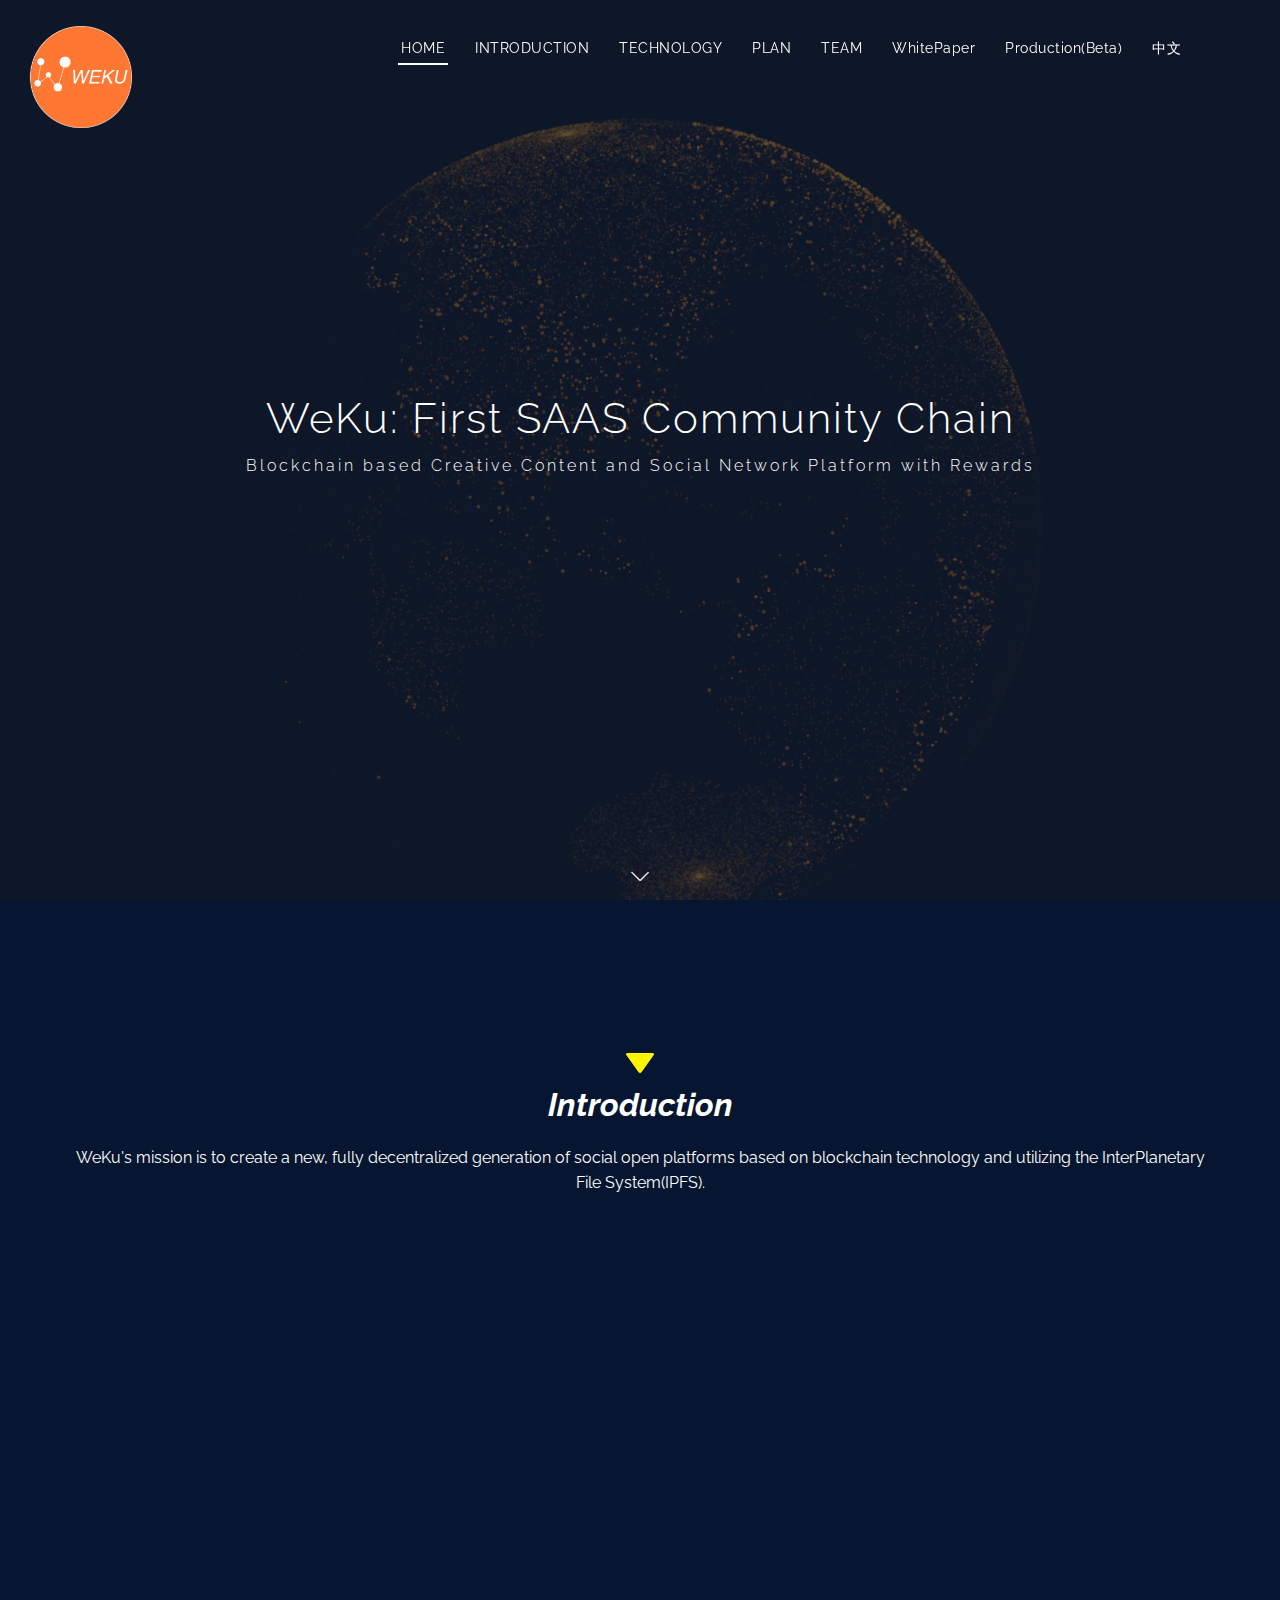
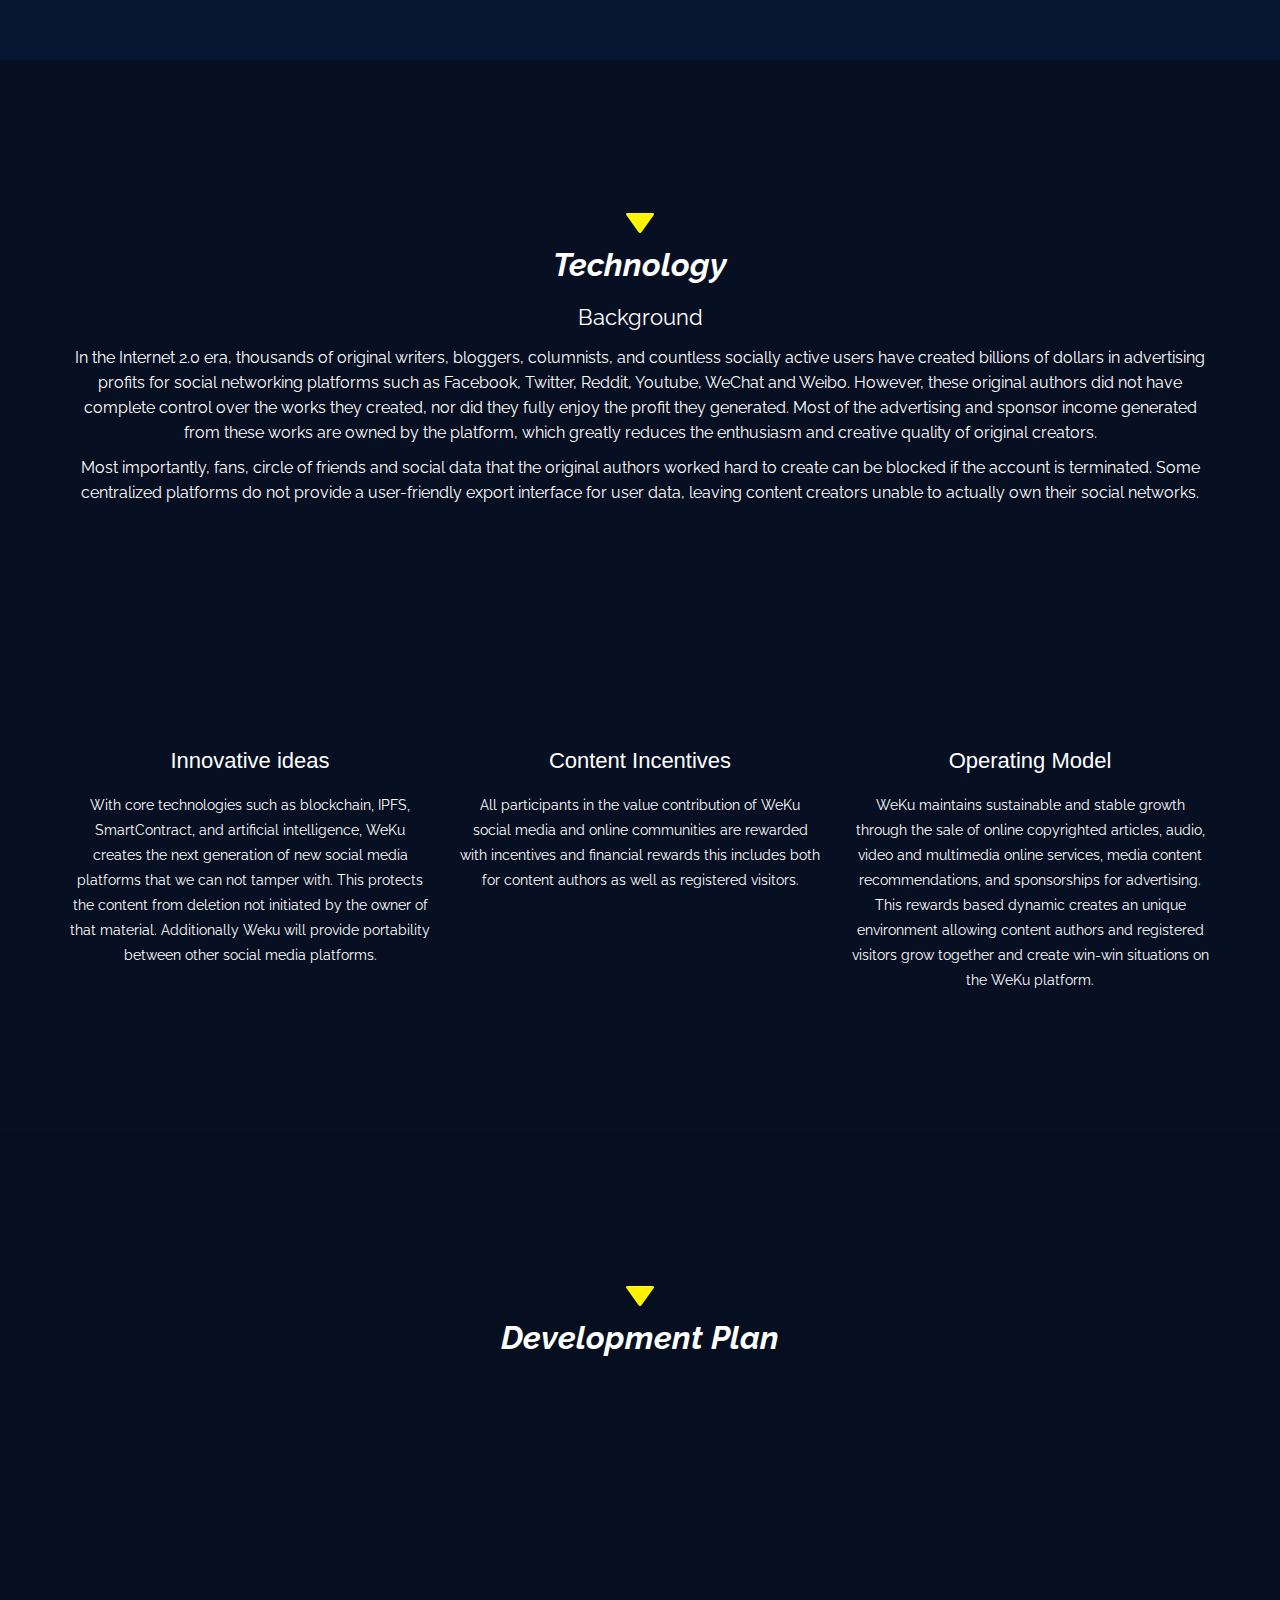
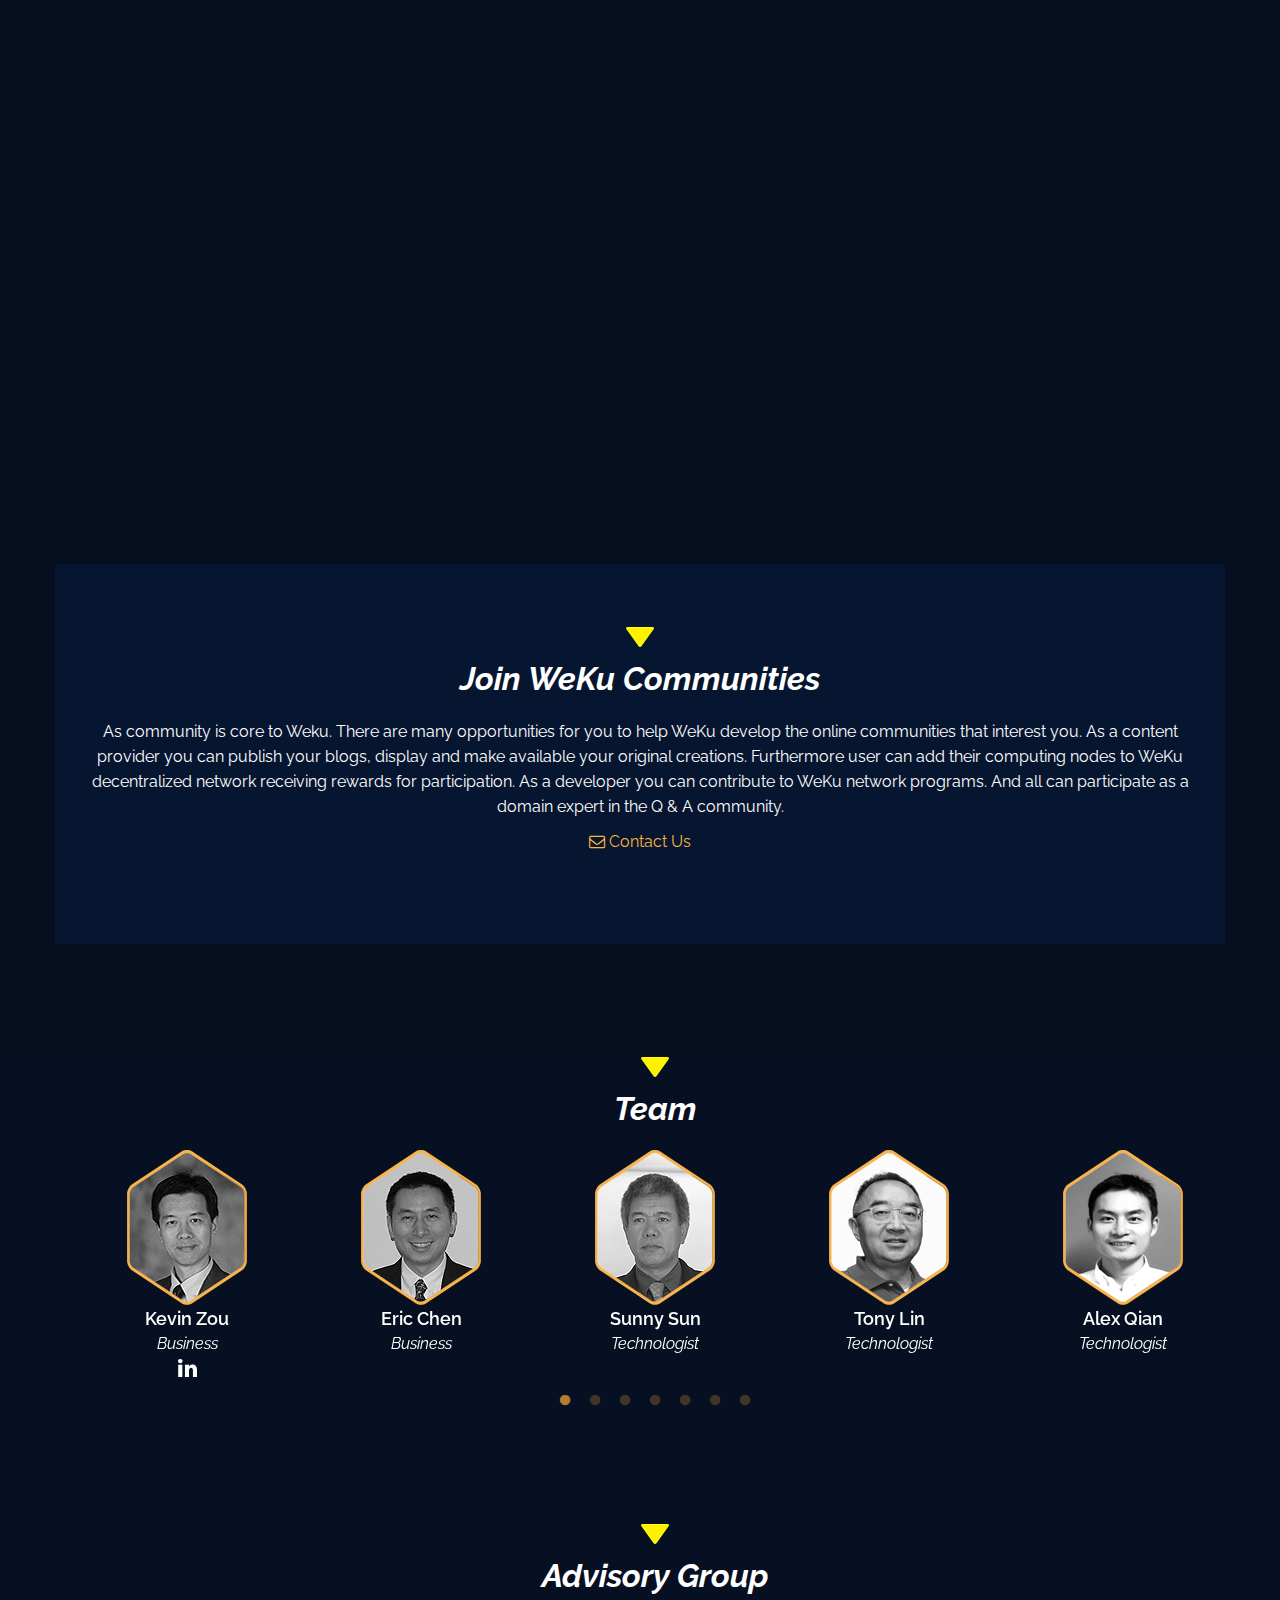
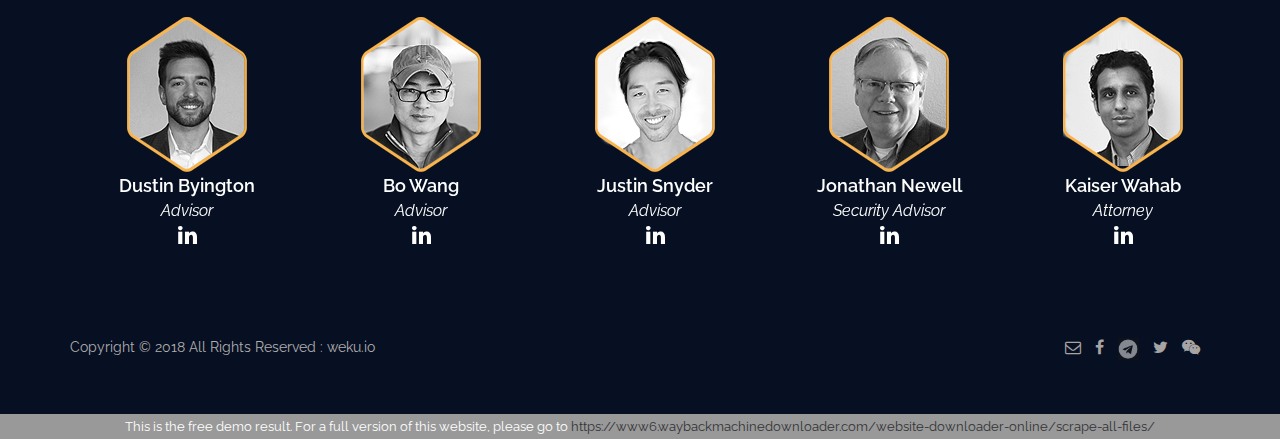
==== allfiles/index.html @ beb6f329 "Initial commit" ====
<!DOCTYPE html>
<html>
<head><meta http-equiv="Content-Type" content="text/html; charset=UTF-8" />
  <title>WeKu - Blockchain based Creative Content and Social Network Platform with Rewards</title>
  <meta charset="utf-8" >
  <!--[if IE]><meta http-equiv='X-UA-Compatible' content='IE=edge,chrome=1'><![endif]-->
  <meta name="keywords" content="Blockchain,Social Network, Content Rewards, UGC,ICO,WeKu Token,Weku Coin,WeKu" >
  <meta name="viewport" content="width=device-width, initial-scale=1, maximum-scale=1">
  <!-- FAVICONS -->
  <link rel="shortcut icon" href="images/favicon/favicon.ico">
  <link rel="apple-touch-icon" sizes="180x180" href="images/favicon/apple-touch-icon.png">
  <link rel="icon" type="image/png" sizes="32x32" href="images/favicon/favicon-32x32.png">
  <link rel="icon" type="image/png" sizes="16x16" href="images/favicon/favicon-16x16.png">
  <meta name="theme-color" content="#ffffff">
  <!-- CSS -->
  <link href='https://fonts.googleapis.com/css?family=Raleway:400,200%7COpen+Sans:400,300,700' rel='stylesheet' type='text/css'>
  <link rel="stylesheet" href="css/bootstrap.min.css">
  <link rel="stylesheet" href="css/icons-fonts.css" >
  <link rel="stylesheet" href="css/style.css" >
  <link rel='stylesheet' href="css/aos.css">
  <link href="css/slick.css" media="screen" rel="stylesheet" type="text/css" />
  <link href="css/slick-theme.css" media="screen" rel="stylesheet" type="text/css" />
  <!-- IE Warning CSS -->
  <!--[if lte IE 8]><link rel="stylesheet" type="text/css" href="css/ie-warning.css" ><![endif]-->
  <!--[if lte IE 8]><link rel="stylesheet" type="text/css" href="css/ie8-fix.css" ><![endif]-->
  <!-- JS begin some js files in bottom of file-->
  <!-- HTML5 Shim and Respond.js IE8 support of HTML5 elements and media queries -->
  <!-- WARNING: Respond.js doesn't work if you view the page via file:// -->
  <!--[if lt IE 9]>
  <script src="https://oss.maxcdn.com/libs/html5shiv/3.7.0/html5shiv.js"></script>
  <script src="https://oss.maxcdn.com/libs/respond.js/1.4.2/respond.min.js"></script>
  <![endif]-->
  <!-- Global site tag (gtag.js) - Google Analytics -->
  <script async src="gtag/js_id_UA-111767467-1.js"></script>
  <script>
	  window.dataLayer = window.dataLayer || [];
	  function gtag(){dataLayer.push(arguments);}
	  gtag('js', new Date());
	  gtag('config', 'UA-111767467-1');
  </script>
</head>
<body class="font-raleway">
<!-- LOADER -->
<div id="loader-overflow">
  <div id="loader3" class="loader-cont">Please enable JS</div>
</div>
<div id="wrap" class="boxed ">
  <div class="grey-bg"> <!-- Grey BG  -->
    <!--[if lte IE 8]>
    <div id="ie-container">
      <div id="ie-cont-close">
        <a href='#' onclick='javascript&#058;this.parentNode.parentNode.style.display="none"; return false;'><img src='images/ie-warn/ie-warning-close.jpg' style='border: none;' alt='Close'></a>
      </div>
      <div id="ie-cont-content" >
        <div id="ie-cont-warning">
          <img src='images/ie-warn/ie-warning.jpg' alt='Warning!'>
        </div>
        <div id="ie-cont-text" >
          <div id="ie-text-bold">
            You are using an outdated browser
          </div>
          <div id="ie-text">
            For a better experience using this site, please upgrade to a modern web browser.
          </div>
        </div>
        <div id="ie-cont-brows" >
          <a href='http://www.firefox.com' target='_blank'><img src='images/ie-warn/ie-warning-firefox.jpg' alt='Download Firefox'></a>
          <a href='http://www.opera.com/download/' target='_blank'><img src='images/ie-warn/ie-warning-opera.jpg' alt='Download Opera'></a>
          <a href='http://www.apple.com/safari/download/' target='_blank'><img src='images/ie-warn/ie-warning-safari.jpg' alt='Download Safari'></a>
          <a href='http://www.google.com/chrome' target='_blank'><img src='images/ie-warn/ie-warning-chrome.jpg' alt='Download Google Chrome'></a>
        </div>
      </div>
    </div>
    <![endif]-->
    <!-- HEADER 1 FONT WHITE TRANSPARENT -->
    <div class="header-black-bg"></div> <!-- NEED FOR TRANSPARENT HEADER ON MOBILE -->
    <header id="nav" class="header header-1 header-black">
      <div class="header-wrapper">
        <div class="container-m-30 clearfix">
          <div class="logo-row">
            <!-- LOGO -->
            <div class="logo-container-2">
              <div class="logo-2">
                <a href="#" class="clearfix">
                  <img src="images/revision/logo.png" class="logo-img" alt="Logo">
                </a>
              </div>
            </div>
            <!-- BUTTON -->
            <div class="menu-btn-respons-container">
              <button id="menu-btn" type="button" class="navbar-toggle btn-navbar collapsed" data-toggle="collapse" data-target="#main-menu .navbar-collapse">
                <!--<span aria-hidden="true" class="icon_menu hamb-mob-icon"></span>-->
                <span></span>
                <span></span>
                <span></span>
                <span></span>
              </button>
            </div>
          </div>
        </div>
        <!-- MAIN MENU CONTAINER -->
        <div class="main-menu-container">
          <div class="container-m-30 clearfix">
            <!-- MAIN MENU -->
            <div id="main-menu" class="font-raleway">
              <div class="navbar navbar-default" role="navigation">
                <!-- MAIN MENU LIST -->
                <nav class="collapse collapsing navbar-collapse right-1024">
                  <ul id="nav-onepage" class="nav navbar-nav">
                    <li class="current">
                      <a href="#index-link"><div class="main-menu-title">HOME</div></a>
                    </li>
                    <li>
                      <a href="#intro-link"><div class="main-menu-title">INTRODUCTION</div></a>
                    </li>
                    <li>
                      <a href="#tech-link"><div class="main-menu-title">TECHNOLOGY</div></a>
                    </li>
                    <li>
                      <a href="#plan-link"><div class="main-menu-title">PLAN</div></a>
                    </li>
                    <li>
                      <a href="#about-us-link"><div class="main-menu-title">TEAM</div></a>
                    </li>
                    <li>
                      <a href="https://weku.io/weku_whitepaper_en.pdf"><div class="main-menu-title">WhitePaper</div></a>
                    </li>
                    <li>
                      <a href="index.html"><div class="main-menu-title">Production(Beta)</div></a>
                    </li>
                    <li>
                    <a href="chinese.html"><div class="main-menu-title">中文</div></a>
                    </li>
                  </ul>
                </nav>
              </div>
            </div>
            <!-- END main-menu -->
          </div>
          <!-- END container-m-30 -->
        </div>
        <!-- END main-menu-container -->
      </div>
      <!-- END header-wrapper -->
    </header>
    <!-- VIDEO -->
    <div id="index-link" class="sm-video-bg" style="background-image: url(video/earth-bg-5.png);">
      <div class="container sm-content-cont text-center js-height-fullscr">
        <!-- VIDEO BG -->
        <!-- If you want to change video - replace video files in folder "video" -->
        <div class="sm-video-wrapper bg-dark-alfa-10">
          <div class="sm-video"></div>
        </div>
        <div class="sm-cont-middle">
          <!-- LAYER NR. 1 -->
          <div class="font-raleway font-white light-42-wide mb-15 mt-20 relative" >
            WeKu: First SAAS Community Chain
          </div>
          <!-- LAYER NR. 2 -->
          <div class="font-raleway font-white norm-16-wide mb-50 relative">
            Blockchain based Creative Content and Social Network Platform with Rewards
          </div>
        </div>
      </div>
      <!-- SCROLL ICON -->
      <div class="local-scroll-cont font-white">
        <a href="#intro-link" class="scroll-down smooth-scroll">
          <div class="icon icon-arrows-down"></div>
        </a>
      </div>
    </div>
    <!-- INTRO SECTION -->
    <div id="intro-link" class="page-section pt-150-b-110-cont">
      <div class="container">
        <div class="mb-10">
          <div class="indicator"><img src="images/revision/indicator.png"></div>
        </div>
        <div class="mb-20">
          <h2 class="section-title2 font-raleway pr-0">Introduction</h2>
        </div>
        <div class="mb-30">
          <p class="description-text">
            WeKu's mission is to create a new, fully decentralized generation of social open platforms based on blockchain technology and utilizing the InterPlanetary File System(IPFS).          </p>
        </div>
        <div class="row">
          <!--Features item-->
          <div class="col-md-4">
            <div class="feature-box" data-aos="fade-up" data-aos-easing="ease-in-sine" data-aos-duration="400">
              <div class="icon"> <i class="icon icon-ecommerce-banknotes"></i>  </div>
              <div class="feature-info">
                <h3>Innovative Model</h3>
                <p>This allows the true owners of the value of any social media platform, the content creators, to appropriate financial rewards based on the success of their content.</p>
              </div>
            </div>
          </div>
          <!--Features item-->
          <div class="col-md-4">
            <div class="feature-box" data-aos="fade-up" data-aos-easing="ease-in-sine" data-aos-duration="600">
              <div class="icon"> <i class="icon icon-basic-globe"></i>  </div>
              <div class="feature-info">
                <h3>Creating Social Community</h3>
                <p>WeKu provides a platform where community development by all participants is rewarded with financial incentives.  Content creators, content viewers and community developers all participate together to achieve rewards with each groups contribution recognized and rewarded.</p>
              </div>
            </div>
          </div>
          <!--Features item-->
          <div class="col-md-4">
            <div class="feature-box" data-aos="fade-up" data-aos-easing="ease-in-sine" data-aos-duration="800">
              <div class="icon"> <i class="icon-basic-share"></i>  </div>
              <div class="feature-info">
                <h3>Motivate Innovation</h3>
                <p>The WeKu platform, through the monetizing of original content and community ecosystems, promotes innovation. On the WeKu platform creators of content are protected from loss and/or theft of content and financially rewarded for creation and active participation in communities.</p>
              </div>
            </div>
          </div>
        </div>
      </div>
    </div>
    <!-- TECH SECTION  -->
    <div id="tech-link" class="page-section pt-150-b-110-cont">
      <div class="container">
        <div class="mb-10">
          <div class="indicator"><img src="images/revision/indicator.png"></div>
        </div>
        <div class="mb-20">
          <h2 class="section-title2 font-raleway pr-0">Technology</h2>
        </div>
        <div class="mb-30">
          <div class="font-raleway font-white text-center light-24-wide mb-15 mt-20">Background</div>
          <p class="description-text">
            In the Internet 2.0 era, thousands of original writers, bloggers, columnists, and countless socially active users have created billions of dollars in advertising profits for social networking platforms such as Facebook, Twitter, Reddit, Youtube, WeChat and Weibo. However, these original authors did not have complete control over the works they created, nor did they fully enjoy the profit they generated. Most of the advertising and sponsor income generated from these works are owned by the platform, which greatly reduces the enthusiasm and creative quality of original creators.
          </p>
          <p class="description-text">
            Most importantly, fans, circle of friends and social data that the original authors worked hard to create can be blocked if the account is terminated. Some centralized platforms do not provide a user-friendly export interface for user data, leaving content creators unable to actually own their social networks.          </p>
        </div>
        <div class="mb-30 description-text" data-aos="flip-up" data-aos-easing="ease-in-sine" data-aos-duration="400">
          <img alt="social media" src="images/revision/social-icons.png">
        </div>
        <div class="row">
          <!--tech item-->
          <div class="col-md-4">
            <div class="feature-box">
              <div class="feature-info">
                <div class="indicator" data-aos="fade-down" data-aos-easing="linear" data-aos-duration="600"><img src="images/revision/indicator.png" width="15"></div>
                <h3>Innovative ideas</h3>
                <p>With core technologies such as blockchain, IPFS, SmartContract, and artificial intelligence, WeKu creates the next generation of new social media platforms that we can not tamper with. This protects the content from deletion not initiated by the owner of that material. Additionally Weku will provide portability between other social media platforms.</p>
              </div>
            </div>
          </div>
          <!--tech item-->
          <div class="col-md-4">
            <div class="feature-box">
              <div class="feature-info">
                <div class="indicator" data-aos="fade-down" data-aos-easing="linear" data-aos-duration="900"><img src="images/revision/indicator.png" width="15"></div>
                <h3>Content Incentives</h3>
                <p>All participants in the value contribution of WeKu social media and online communities are rewarded with incentives and financial rewards this includes both for content authors as well as registered visitors.</p>
              </div>
            </div>
          </div>
          <!--tech item-->
          <div class="col-md-4">
            <div class="feature-box">
              <div class="feature-info">
                <div class="indicator" data-aos="fade-down" data-aos-easing="linear" data-aos-duration="1200"><img src="images/revision/indicator.png" width="15"></div>
                <h3>Operating Model</h3>
                <p>WeKu maintains sustainable and stable growth through the sale of online copyrighted articles, audio, video and multimedia online services, media content recommendations, and sponsorships for advertising. This rewards based dynamic creates an unique environment allowing content authors and registered visitors grow together and create win-win situations on the WeKu platform.</p>
              </div>
            </div>
          </div>
        </div>
      </div>
    </div>
    <!-- PLAN SECTION -->
    <div id="plan-link" class="page-section pt-150-b-110-cont plan-bg parallax-section" style="background-image: url(images/revision/plan-bg.jpg)"  data-stellar-background-ratio="0.5">
      <div class="container">
        <div class="mb-10">
          <div class="indicator"><img src="images/revision/indicator.png"></div>
        </div>
        <div class="mb-20">
          <h2 class="section-title2 font-raleway pr-0">Development Plan</h2>
        </div>
        <div class="row" data-aos="fade-zoom-in" data-aos-delay="200">
          <div class="col-sm-2"><img src="images/revision/date-box1.png" border="0"></div>
          <div class="col-sm-10"><h3>Demo Sites Online</h3></div>
        </div>
        <div class="row" data-aos="fade-zoom-in" data-aos-delay="300">
          <div class="col-sm-2"><img class="margin-40" src="images/revision/date-box2.png"></div>
          <div class="col-sm-10"><h3 class="margin-40">Develop Platform Plan</h3></div>
        </div>
        <div class="row" data-aos="fade-zoom-in" data-aos-delay="400">
          <div class="col-sm-2"><img src="images/revision/date-box3.png"></div>
          <div class="col-sm-10"><h3>Open the test network and add new nodes</h3></div>
        </div>
        <div class="row" data-aos="fade-zoom-in" data-aos-delay="400">
          <div class="col-sm-3"><img class="margin-80" src="images/revision/date-box4.png"></div>
          <div class="col-sm-9"><h3>The content platform running on the WeKu network goes alive</h3></div>
        </div>
        <div class="row" data-aos="fade-zoom-in" data-aos-delay="400">
          <div class="col-sm-2"><img src="images/revision/date-box5.png"></div>
          <div class="col-sm-10"><h3>Support and Maintain WEKU Platform</h3></div>
        </div>
        <div class="row" data-aos="fade-zoom-in" data-aos-delay="500">
          <div class="col-sm-3"><img class="margin-80" src="images/revision/date-box6.png"></div>
          <div class="col-sm-9"><h3>WEKU Apps go alive</h3></div>
        </div>
      </div>
      <div class="container pt-150-b-110-cont community-block">
        <div class="mb-10">
          <div class="indicator"><img src="images/revision/indicator.png"></div>
        </div>
        <div class="mb-20">
          <h2 class="section-title2 font-raleway pr-0">Join WeKu Communities</h2>
        </div>
        <div class="mb-30">
          <p class="description-text">
            As community is core to Weku. There are many opportunities for you to help WeKu develop the online communities that interest you. As a content provider you can publish your blogs, display and make available your original creations. Furthermore user can add their computing nodes to WeKu decentralized network receiving rewards for participation. As a developer you can contribute to WeKu network programs. And all can participate as a domain expert in the Q & A community.
          </p>
          <p class="description-text">
          <a href="mailto:support@weku.io"><i class="fa fa-envelope-o "></i> Contact Us</a>
          </p>
        </div>
      </div>
    </div>
    <!-- TEAM-->
    <div id="about-us-link" class="page-section">
      <div class="container">
        <!--Start Team-->
        <section id="team" class="section team-section">
          <div class="container">
            <div class="row">
              <div class="mb-10">
                <div class="indicator"><img src="images/revision/indicator.png"></div>
              </div>
              <div class="mb-20">
                <h2 class="section-title2 font-raleway pr-0">Team</h2>
              </div>
              <div class="team-slide slick-carousel">
                <div class="team-members">
                  <div class="team-photo">
                    <img src="images/revision/team-1.png" alt="Dustin Byington" />
                  </div>
                  <div class="team-info">
                    <div class="name">Kevin Zou</div>
                    <div class="title">Business</div>
                    <div><a href="https://www.linkedin.com/in/kevin-zou-36b3581/"><i class="fa fa-linkedin"></i></a></div>
                  </div>
                </div>
                <div class="team-members">
                  <div class="team-photo">
                    <img src="images/revision/team-3.png" alt="" />
                  </div>
                  <div class="team-info">
                    <div class="name">Eric Chen</div>
                    <div class="title">Business</div>
                    <div>&nbsp;</div>
                  </div>
                </div>
                <div class="team-members">
                  <div class="team-photo">
                    <img src="images/revision/team-4.png"alt="" />
                  </div>
                  <div class="team-info">
                    <div class="name">Sunny Sun</div>
                    <div class="title">Technologist</div>
                    <div>&nbsp;</div>
                  </div>
                </div>
                <div class="team-members">
                  <div class="team-photo">
                    <img src="images/revision/team-5.png" alt="" />
                  </div>
                  <div class="team-info">
                    <div class="name">Tony Lin</div>
                    <div class="title">Technologist</div>
                    <div>&nbsp;</div>
                  </div>
                </div>
                <div class="team-members">
                  <div class="team-photo">
                    <img src="images/revision/team-6.png" alt="" />
                  </div>
                  <div class="team-info">
                    <div class="name">Alex Qian</div>
                    <div class="title">Technologist</div>
                    <div>&nbsp;</div>
                  </div>
                </div>
                <div class="team-members">
                  <div class="team-photo">
                    <img src="images/revision/team-7.png" alt="" />
                  </div>
                  <div class="team-info">
                    <div class="name">Songshan Li</div>
                    <div class="title">Scientist</div>
                    <div>&nbsp;</div>
                  </div>
                </div>
                <div class="team-members">
                  <div class="team-photo">
                    <img src="images/revision/team-8.png" alt="" />
                  </div>
                  <div class="team-info">
                    <div class="name">Miya</div>
                    <div class="title">Community</div>
                    <div>&nbsp;</div>
                  </div>
                </div>
              </div>
            </div>
          </div>
        </section>
        <!--Start advisor-->
        <section id="advisor" class="section team-section pt-80-b-30-cont ">
          <div class="container">
            <div class="row">
              <div class="mb-10">
                <div class="indicator"><img src="images/revision/indicator.png"></div>
              </div>
              <div class="mb-20">
                <h2 class="section-title2 font-raleway pr-0">Advisory Group</h2>
              </div>
              <div class="team-slide slick-carousel">
                <div class="team-members">
                  <div class="team-photo">
                    <img src="images/revision/advisor-1.png" alt="Dustin Byington" />
                  </div>
                  <div class="team-info">
                    <div class="name">Dustin Byington</div>
                    <div class="title">Advisor</div>
                      <div><a href="https://www.linkedin.com/in/dbyington/"><i class="fa fa-linkedin"></i></a></div>
                  </div>
                </div>
                <div class="team-members">
                  <div class="team-photo">
                    <img src="images/revision/advisor-2.png" alt="" />
                  </div>
                  <div class="team-info">
                    <div class="name">Bo Wang</div>
                    <div class="title">Advisor</div>
                    <div><a href="https://www.linkedin.com/in/bwang000/"><i class="fa fa-linkedin"></i></a></div>
                  </div>
                </div>
                <div class="team-members">
                  <div class="team-photo">
                    <img src="images/revision/advisor-3.png" alt="" />
                  </div>
                  <div class="team-info">
                    <div class="name">Justin Snyder</div>
                    <div class="title">Advisor</div>
                      <div><a href="https://www.linkedin.com/in/jus10snyder/"><i class="fa fa-linkedin"></i></a></div>
                  </div>
                </div>
                <div class="team-members">
                  <div class="team-photo">
                    <img src="images/revision/advisor-4.png"alt="" />
                  </div>
                  <div class="team-info">
                    <div class="name">Jonathan Newell</div>
                    <div class="title">Security Advisor</div>
                      <div><a href="https://www.linkedin.com/in/newelljonathan/"><i class="fa fa-linkedin"></i></a></div>
                  </div>
                </div>
                <div class="team-members">
                  <div class="team-photo">
                    <img src="images/revision/advisor-5.png" alt="" />
                  </div>
                  <div class="team-info">
                    <div class="name">Kaiser Wahab</div>
                    <div class="title">Attorney</div>
                      <div><a href="https://www.linkedin.com/in/kaiserwahab/"><i class="fa fa-linkedin"></i></a></div>
                  </div>
                </div>
              </div>
            </div>
          </div>
        </section>
      </div>
    </div>
    <!-- FOOTER -->
    <footer class="page-section pt-50 pb-50 footer-black">
      <div class="container">
        <div class="row">
          <!--Start copyright-->
          <div class="col-md-6 col-sm-6">
            <div class="copyright">
              <p>
                Copyright &copy; 2018 All Rights Reserved : weku.io
              </p>
            </div>
          </div>
          <!--End copyright-->
          <!--start social icons-->
          <div class="col-md-6 col-sm-6">
            <div class="social-icons">
              <ul>
                <li><a href="mailto:support@weku.io"><i class="fa fa-envelope-o"></i></a></li>
                <li><a href="https://www.facebook.com/weku.chain"><i class="fa fa-facebook"></i></a></li>
                <li><a href="https://t.me/wekuen"><span><img src="images/revision/icon-telegram.png" width="21"></span><i class="fa fa-telegram"></i></a></li>
                <li><a href="https://twitter.com/WeKuBlockchain"><i class="fa fa-twitter"></i></a></li>
                <li><a class="thumb" href="#"><i class="fa fa-wechat"></i></a></li>
              </ul>
            </div>
          </div>
          <!--End social icons-->
        </div>
        <!-- /.row-->
      </div>
      <!-- /.container-->
    </footer>
    <!-- BACK TO TOP -->
    <p id="back-top">
      <a href="#top" title="Back to Top"><span class="icon icon-arrows-up"></span></a>
    </p>
  </div><!-- End BG -->
</div><!-- End wrap -->
<!-- JS begin -->
<!-- jQuery  -->
<script  src="js/jquery.min.js"></script>
<!-- Include all compiled plugins (below), or include individual files as needed -->
<script src="js/bootstrap.min.js"></script>
<script src="js/aos.js"></script>
<!-- MAGNIFIC POPUP -->
<script src='js/jquery.magnific-popup.min.js'></script>
<!-- PORTFOLIO SCRIPTS -->
<script  src="js/imagesloaded.pkgd.min.js"></script>
<!-- APPEAR -->
<script  src="js/jquery.appear.js"></script>
<!-- PARALLAX -->
<script  src="js/jquery.stellar.min.js"></script>
<!-- BACKGROUND VIDEO -->
<script  src="js/jquery.backgroundvideo.min.js"></script>
<script src="js/slick.js" type="text/javascript"></script>
<!-- ONE PAGE NAV -->
<script src="js/jquery.nav.js"></script>
<!-- MAIN SCRIPT -->
<script src="js/main.js"></script>
<!-- WeKu Chain Info -->
    <script>
        $(document).ready(function(){
            //setInterval(getCurrentBlock, 30000);
        	// animated scroll blockl\
	        AOS.init();
            var myVideo = document.getElementById("video_background"); 
            myVideo.muted = "true"; 
            myVideo.play();
	        //ios menu animation
	        $('#menu-btn').click(function(){
		        $(this).toggleClass('open');
	        });
        });
        function getCurrentBlock(){
            $.ajax({
                url: '/getCurrentBlock',
                success: function(data){
                    $("#blockNumber").html(data.currentBlockNumber);
                    $("#blockContent").html(data.blockContent);
                }
            });
        }
    </script>
<!-- JS end -->
<center><font size="2">This is the free demo result. For a full version of this website, please go to  <a href="https://www6.waybackmachinedownloader.com/website-downloader-online/scrape-all-files/">https://www6.waybackmachinedownloader.com/website-downloader-online/scrape-all-files/</a></font></center></body>
</html>
---- allfiles/css/icons-fonts.css ----
@charset "UTF-8";@font-face{font-family:"linea-icons";src:url(fonts/linea-icons.eot);src:url(fonts/linea-icons.eot?#iefix) format("embedded-opentype"),url(fonts/linea-icons.woff) format("woff"),url(fonts/linea-icons.ttf) format("truetype"),url(fonts/linea-icons.svg) format("svg");font-weight:400;font-style:normal}[data-icon]:before{font-family:"linea-icons"!important;content:attr(data-icon);font-style:normal!important;font-weight:400!important;font-variant:normal!important;text-transform:none!important;speak:none;line-height:1;-webkit-font-smoothing:antialiased;-moz-osx-font-smoothing:grayscale}[class^="icon-"]:before,[class*=" icon-"]:before{font-family:"linea-icons"!important;font-style:normal!important;font-weight:400!important;font-variant:normal!important;text-transform:none!important;speak:none;line-height:1;-webkit-font-smoothing:antialiased;-moz-osx-font-smoothing:grayscale}.icon-arrows-anticlockwise:before{content:"a"}.icon-music-bell:before{content:"\e05d"}.icon-music-cd:before{content:"\e05e"}.icon-music-headphones:before{content:"\e063"}.icon-music-ipod:before{content:"\e064"}.icon-music-loudspeaker:before{content:"\e065"}.icon-music-microphone-old:before{content:"\e067"}.icon-music-mixer:before{content:"\e068"}.icon-music-mute:before{content:"\e069"}.icon-music-note-multiple:before{content:"\e06a"}.icon-music-note-single:before{content:"\e06b"}.icon-music-pause-button:before{content:"\e06c"}.icon-music-play-button:before{content:"\e06d"}.icon-music-record:before{content:"\e071"}.icon-music-repeat-button:before{content:"\e073"}.icon-music-rewind-button:before{content:"\e074"}.icon-music-shuffle-button:before{content:"\e075"}.icon-music-stop-button:before{content:"\e076"}.icon-music-tape:before{content:"\e077"}.icon-music-volume-down:before{content:"\e078"}.icon-music-volume-up:before{content:"\e079"}.icon-ecommerce-bag:before{content:"\e07a"}.icon-ecommerce-bag-check:before{content:"\e07b"}.icon-ecommerce-bag-download:before{content:"\e07d"}.icon-ecommerce-bag-minus:before{content:"\e07e"}.icon-ecommerce-bag-plus:before{content:"\e07f"}.icon-ecommerce-bag-refresh:before{content:"\e080"}.icon-ecommerce-bag-remove:before{content:"\e081"}.icon-ecommerce-bag-search:before{content:"\e082"}.icon-ecommerce-bag-upload:before{content:"\e083"}.icon-ecommerce-banknote:before{content:"\e084"}.icon-ecommerce-banknotes:before{content:"\e085"}.icon-ecommerce-creditcard:before{content:"\e09e"}.icon-ecommerce-diamond:before{content:"\e09f"}.icon-ecommerce-dollar:before{content:"\e0a0"}.icon-ecommerce-gift:before{content:"\e0a3"}.icon-ecommerce-graph1:before{content:"\e0a4"}.icon-ecommerce-graph2:before{content:"\e0a5"}.icon-ecommerce-graph3:before{content:"\e0a6"}.icon-ecommerce-graph-decrease:before{content:"\e0a7"}.icon-ecommerce-graph-increase:before{content:"\e0a8"}.icon-ecommerce-megaphone:before{content:"\e0ac"}.icon-ecommerce-money:before{content:"\e0ad"}.icon-ecommerce-receipt:before{content:"\e0b1"}.icon-ecommerce-sale:before{content:"\e0c7"}.icon-ecommerce-sales:before{content:"\e0c8"}.icon-ecommerce-ticket:before{content:"\e0c9"}.icon-ecommerce-wallet:before{content:"\e0cb"}.icon-basic-accelerator:before{content:"\e160"}.icon-basic-alarm:before{content:"\e161"}.icon-basic-anchor:before{content:"\e162"}.icon-basic-anticlockwise:before{content:"\e163"}.icon-basic-archive:before{content:"\e164"}.icon-basic-archive-full:before{content:"\e165"}.icon-basic-ban:before{content:"\e166"}.icon-basic-bolt:before{content:"\e16b"}.icon-basic-book:before{content:"\e16c"}.icon-basic-book-pencil:before{content:"\e16e"}.icon-basic-bookmark:before{content:"\e16f"}.icon-basic-calculator:before{content:"\e170"}.icon-basic-case:before{content:"\e174"}.icon-basic-chronometer:before{content:"\e175"}.icon-basic-clessidre:before{content:"\e176"}.icon-basic-clock:before{content:"\e177"}.icon-basic-clockwise:before{content:"\e178"}.icon-basic-cloud:before{content:"\e179"}.icon-basic-compass:before{content:"\e17b"}.icon-basic-cup:before{content:"\e17c"}.icon-basic-display:before{content:"\e17e"}.icon-basic-download:before{content:"\e17f"}.icon-basic-exclamation:before{content:"\e180"}.icon-basic-eye:before{content:"\e181"}.icon-basic-eye-closed:before{content:"\e182"}.icon-basic-flag1:before{content:"\e184"}.icon-basic-flag2:before{content:"\e185"}.icon-basic-floppydisk:before{content:"\e186"}.icon-basic-folder:before{content:"\e187"}.icon-basic-folder-multiple:before{content:"\e188"}.icon-basic-gear:before{content:"\e189"}.icon-basic-geolocalize-01:before{content:"\e18a"}.icon-basic-geolocalize-05:before{content:"\e18b"}.icon-basic-globe:before{content:"\e18c"}.icon-basic-gunsight:before{content:"\e18d"}.icon-basic-hammer:before{content:"\e18e"}.icon-basic-headset:before{content:"\e18f"}.icon-basic-heart:before{content:"\e190"}.icon-basic-heart-broken:before{content:"\e191"}.icon-basic-helm:before{content:"\e192"}.icon-basic-home:before{content:"\e193"}.icon-basic-info:before{content:"\e194"}.icon-basic-ipod:before{content:"\e195"}.icon-basic-joypad:before{content:"\e196"}.icon-basic-key:before{content:"\e197"}.icon-basic-keyboard:before{content:"\e198"}.icon-basic-laptop:before{content:"\e199"}.icon-basic-life-buoy:before{content:"\e19a"}.icon-basic-lightbulb:before{content:"\e19b"}.icon-basic-link:before{content:"\e19c"}.icon-basic-lock:before{content:"\e19d"}.icon-basic-lock-open:before{content:"\e19e"}.icon-basic-magic-mouse:before{content:"\e19f"}.icon-basic-magnifier:before{content:"\e1a0"}.icon-basic-magnifier-minus:before{content:"\e1a1"}.icon-basic-magnifier-plus:before{content:"\e1a2"}.icon-basic-mail:before{content:"\e1a3"}.icon-basic-mail-multiple:before{content:"\e1a4"}.icon-basic-mail-open:before{content:"\e1a5"}.icon-basic-mail-open-text:before{content:"\e1a6"}.icon-basic-male:before{content:"\e1a7"}.icon-basic-map:before{content:"\e1a8"}.icon-basic-message:before{content:"\e1a9"}.icon-basic-message-multiple:before{content:"\e1aa"}.icon-basic-message-txt:before{content:"\e1ab"}.icon-basic-mixer2:before{content:"\e1ac"}.icon-basic-mouse:before{content:"\e1ad"}.icon-basic-notebook:before{content:"\e1ae"}.icon-basic-notebook-pen:before{content:"\e1af"}.icon-basic-notebook-pencil:before{content:"\e1b0"}.icon-basic-paperplane:before{content:"\e1b1"}.icon-basic-pencil-ruler:before{content:"\e1b2"}.icon-basic-pencil-ruler-pen:before{content:"\e1b3"}.icon-basic-photo:before{content:"\e1b4"}.icon-basic-picture:before{content:"\e1b5"}.icon-basic-picture-multiple:before{content:"\e1b6"}.icon-basic-pin1:before{content:"\e1b7"}.icon-basic-pin2:before{content:"\e1b8"}.icon-basic-postcard:before{content:"\e1b9"}.icon-basic-postcard-multiple:before{content:"\e1ba"}.icon-basic-printer:before{content:"\e1bb"}.icon-basic-question:before{content:"\e1bc"}.icon-basic-rss:before{content:"\e1bd"}.icon-basic-server:before{content:"\e1be"}.icon-basic-server2:before{content:"\e1bf"}.icon-basic-server-cloud:before{content:"\e1c0"}.icon-basic-server-download:before{content:"\e1c1"}.icon-basic-server-upload:before{content:"\e1c2"}.icon-basic-settings:before{content:"\e1c3"}.icon-basic-share:before{content:"\e1c4"}.icon-basic-sheet:before{content:"\e1c5"}.icon-basic-sheet-multiple:before{content:"\e1c6"}.icon-basic-sheet-pen:before{content:"\e1c7"}.icon-basic-sheet-pencil:before{content:"\e1c8"}.icon-basic-sheet-txt:before{content:"\e1c9"}.icon-basic-signs:before{content:"\e1ca"}.icon-basic-smartphone:before{content:"\e1cb"}.icon-basic-spread:before{content:"\e1cd"}.icon-basic-spread-bookmark:before{content:"\e1ce"}.icon-basic-spread-text:before{content:"\e1cf"}.icon-basic-spread-text-bookmark:before{content:"\e1d0"}.icon-basic-star:before{content:"\e1d1"}.icon-basic-tablet:before{content:"\e1d2"}.icon-basic-target:before{content:"\e1d3"}.icon-basic-todo:before{content:"\e1d4"}.icon-basic-todo-pen:before{content:"\e1d5"}.icon-basic-todo-pencil:before{content:"\e1d6"}.icon-basic-todo-txt:before{content:"\e1d7"}.icon-basic-todolist-pen:before{content:"\e1d8"}.icon-basic-todolist-pencil:before{content:"\e1d9"}.icon-basic-trashcan:before{content:"\e1da"}.icon-basic-trashcan-full:before{content:"\e1db"}.icon-basic-trashcan-refresh:before{content:"\e1dc"}.icon-basic-trashcan-remove:before{content:"\e1dd"}.icon-basic-upload:before{content:"\e1de"}.icon-basic-usb:before{content:"\e1df"}.icon-basic-video:before{content:"\e1e0"}.icon-basic-watch:before{content:"\e1e1"}.icon-basic-webpage:before{content:"\e1e2"}.icon-basic-webpage-img-txt:before{content:"\e1e3"}.icon-basic-webpage-multiple:before{content:"\e1e4"}.icon-basic-webpage-txt:before{content:"\e1e5"}.icon-basic-world:before{content:"\e1e6"}.icon-arrows-anticlockwise-1:before{content:"\e1e7"}.icon-arrows-anticlockwise-dashed:before{content:"\e1e8"}.icon-arrows-button-down:before{content:"\e1e9"}.icon-arrows-button-off:before{content:"\e1ea"}.icon-arrows-button-on:before{content:"\e1eb"}.icon-arrows-button-up:before{content:"\e1ec"}.icon-arrows-check:before{content:"\e1ed"}.icon-arrows-circle-check:before{content:"\e1ee"}.icon-arrows-circle-down:before{content:"\e1ef"}.icon-arrows-circle-downleft:before{content:"\e1f0"}.icon-arrows-circle-downright:before{content:"\e1f1"}.icon-arrows-circle-left:before{content:"\e1f2"}.icon-arrows-circle-minus:before{content:"\e1f3"}.icon-arrows-circle-plus:before{content:"\e1f4"}.icon-arrows-circle-remove:before{content:"\e1f5"}.icon-arrows-circle-right:before{content:"\e1f6"}.icon-arrows-circle-up:before{content:"\e1f7"}.icon-arrows-circle-upleft:before{content:"\e1f8"}.icon-arrows-circle-upright:before{content:"\e1f9"}.icon-arrows-clockwise:before{content:"\e1fa"}.icon-arrows-clockwise-dashed:before{content:"\e1fb"}.icon-arrows-compress:before{content:"\e1fc"}.icon-arrows-deny:before{content:"\e1fd"}.icon-arrows-diagonal:before{content:"\e1fe"}.icon-arrows-diagonal2:before{content:"\e1ff"}.icon-arrows-down:before{content:"\e200"}.icon-arrows-down-double-34:before{content:"\e201"}.icon-arrows-downleft:before{content:"\e202"}.icon-arrows-downright:before{content:"\e203"}.icon-arrows-drag-horiz:before{content:"\e206"}.icon-arrows-drag-left:before{content:"\e207"}.icon-arrows-drag-left-dashed:before{content:"\e208"}.icon-arrows-drag-right:before{content:"\e209"}.icon-arrows-drag-right-dashed:before{content:"\e20a"}.icon-arrows-drag-up:before{content:"\e20b"}.icon-arrows-drag-up-dashed:before{content:"\e20c"}.icon-arrows-drag-vert:before{content:"\e20d"}.icon-arrows-exclamation:before{content:"\e20e"}.icon-arrows-expand:before{content:"\e20f"}.icon-arrows-expand-diagonal1:before{content:"\e210"}.icon-arrows-expand-horizontal1:before{content:"\e211"}.icon-arrows-expand-vertical1:before{content:"\e212"}.icon-arrows-fit-horizontal:before{content:"\e213"}.icon-arrows-fit-vertical:before{content:"\e214"}.icon-arrows-glide:before{content:"\e215"}.icon-arrows-glide-horizontal:before{content:"\e216"}.icon-arrows-glide-vertical:before{content:"\e217"}.icon-arrows-hamburger1:before{content:"\e218"}.icon-arrows-hamburger-2:before{content:"\e219"}.icon-arrows-horizontal:before{content:"\e21a"}.icon-arrows-info:before{content:"\e21b"}.icon-arrows-keyboard-alt:before{content:"\e21c"}.icon-arrows-keyboard-cmd-29:before{content:"\e21d"}.icon-arrows-keyboard-delete:before{content:"\e21e"}.icon-arrows-keyboard-down-28:before{content:"\e21f"}.icon-arrows-keyboard-left:before{content:"\e220"}.icon-arrows-keyboard-return:before{content:"\e221"}.icon-arrows-keyboard-right:before{content:"\e222"}.icon-arrows-keyboard-shift:before{content:"\e223"}.icon-arrows-keyboard-tab:before{content:"\e224"}.icon-arrows-keyboard-up:before{content:"\e225"}.icon-arrows-left:before{content:"\e226"}.icon-arrows-left-double-32:before{content:"\e227"}.icon-arrows-minus:before{content:"\e228"}.icon-arrows-move:before{content:"\e229"}.icon-arrows-move2:before{content:"\e22a"}.icon-arrows-move-bottom:before{content:"\e22b"}.icon-arrows-move-left:before{content:"\e22c"}.icon-arrows-move-right:before{content:"\e22d"}.icon-arrows-move-top:before{content:"\e22e"}.icon-arrows-plus:before{content:"\e22f"}.icon-arrows-remove:before{content:"\e231"}.icon-arrows-right:before{content:"\e232"}.icon-arrows-right-double-31:before{content:"\e233"}.icon-arrows-rotate:before{content:"\e234"}.icon-arrows-shrink:before{content:"\e238"}.icon-arrows-shrink-diagonal1:before{content:"\e239"}.icon-arrows-shrink-diagonal2:before{content:"\e23a"}.icon-arrows-shrink-horizonal2:before{content:"\e23b"}.icon-arrows-shrink-horizontal1:before{content:"\e23c"}.icon-arrows-shrink-vertical1:before{content:"\e23d"}.icon-arrows-shrink-vertical2:before{content:"\e23e"}.icon-arrows-sign-down:before{content:"\e23f"}.icon-arrows-sign-left:before{content:"\e240"}.icon-arrows-sign-right:before{content:"\e241"}.icon-arrows-sign-up:before{content:"\e242"}.icon-arrows-slide-down1:before{content:"\e243"}.icon-arrows-slide-down2:before{content:"\e244"}.icon-arrows-slide-left1:before{content:"\e245"}.icon-arrows-slide-left2:before{content:"\e246"}.icon-arrows-slide-right1:before{content:"\e247"}.icon-arrows-slide-right2:before{content:"\e248"}.icon-arrows-slide-up1:before{content:"\e249"}.icon-arrows-slide-up2:before{content:"\e24a"}.icon-arrows-slim-down:before{content:"\e24b"}.icon-arrows-slim-down-dashed:before{content:"\e24c"}.icon-arrows-slim-left:before{content:"\e24d"}.icon-arrows-slim-left-dashed:before{content:"\e24e"}.icon-arrows-slim-right:before{content:"\e24f"}.icon-arrows-slim-right-dashed:before{content:"\e250"}.icon-arrows-slim-up:before{content:"\e251"}.icon-arrows-slim-up-dashed:before{content:"\e252"}.icon-arrows-square-check:before{content:"\e253"}.icon-arrows-square-down:before{content:"\e254"}.icon-arrows-square-downleft:before{content:"\e255"}.icon-arrows-square-downright:before{content:"\e256"}.icon-arrows-square-left:before{content:"\e257"}.icon-arrows-square-minus:before{content:"\e258"}.icon-arrows-square-plus:before{content:"\e259"}.icon-arrows-square-remove:before{content:"\e25a"}.icon-arrows-square-right:before{content:"\e25b"}.icon-arrows-square-up:before{content:"\e25c"}.icon-arrows-square-upleft:before{content:"\e25d"}.icon-arrows-square-upright:before{content:"\e25e"}.icon-arrows-squares:before{content:"\e25f"}.icon-arrows-stretch-diagonal1:before{content:"\e260"}.icon-arrows-stretch-diagonal2:before{content:"\e261"}.icon-arrows-stretch-diagonal3:before{content:"\e262"}.icon-arrows-stretch-diagonal4:before{content:"\e263"}.icon-arrows-stretch-horizontal1:before{content:"\e264"}.icon-arrows-stretch-horizontal2:before{content:"\e265"}.icon-arrows-stretch-vertical1:before{content:"\e266"}.icon-arrows-switch-horizontal:before{content:"\e268"}.icon-arrows-switch-vertical:before{content:"\e269"}.icon-arrows-up:before{content:"\e26a"}.icon-arrows-up-double-33:before{content:"\e26b"}.icon-arrows-upleft:before{content:"\e26c"}.icon-arrows-upright:before{content:"\e26d"}.icon-arrows-vertical:before{content:"\e26e"}.icon-software-font-smallcaps:before{content:"b"}.icon-software-horizontal-align-center:before{content:"c"}.icon-software-pencil:before{content:"d"}.icon-software-paintroller:before{content:"e"}.icon-ecommerce-bag-cloud:before{content:"f"}.icon-ecommerce-euro:before{content:"g"}.icon-arrows-stretch-vertical2:before{content:"i"}.icon-ecommerce-cent:before{content:"h"}.icon-arrows-rotate-dashed:before{content:"j"}.icon-arrows-drag-down-dashed:before{content:"k"}.icon-arrows-drag-down:before{content:"l"}
@font-face{font-family:ElegantIcons;src:url(fonts/ElegantIcons.eot);src:url(fonts/ElegantIcons.eot?#iefix) format('embedded-opentype'),url(fonts/ElegantIcons.woff) format('woff'),url(fonts/ElegantIcons.ttf) format('truetype'),url(fonts/ElegantIcons.svg) format('svg');font-weight:400;font-style:normal}[data-icon]:before{font-family:ElegantIcons;content:attr(data-icon);speak:none;font-weight:400;font-variant:normal;text-transform:none;line-height:1;-webkit-font-smoothing:antialiased;-moz-osx-font-smoothing:grayscale}.arrow-up-down,.arrow_back,.arrow_carrot-2down,.arrow_carrot-2down_alt2,.arrow_carrot-2dwnn_alt,.arrow_carrot-2left,.arrow_carrot-2left_alt,.arrow_carrot-2left_alt2,.arrow_carrot-2right,.arrow_carrot-2right_alt,.arrow_carrot-2right_alt2,.arrow_carrot-2up,.arrow_carrot-2up_alt,.arrow_carrot-2up_alt2,.arrow_carrot-down,.arrow_carrot-down_alt,.arrow_carrot-down_alt2,.arrow_carrot-left,.arrow_carrot-left_alt,.arrow_carrot-left_alt2,.arrow_carrot-right,.arrow_carrot-right_alt,.arrow_carrot-right_alt2,.arrow_carrot-up,.arrow_carrot-up_alt2,.arrow_carrot_up_alt,.arrow_condense,.arrow_condense_alt,.arrow_down,.arrow_down_alt,.arrow_expand,.arrow_expand_alt,.arrow_expand_alt2,.arrow_expand_alt3,.arrow_left,.arrow_left-down,.arrow_left-down_alt,.arrow_left-right,.arrow_left-right_alt,.arrow_left-up,.arrow_left-up_alt,.arrow_left_alt,.arrow_move,.arrow_right,.arrow_right-down,.arrow_right-down_alt,.arrow_right-up,.arrow_right-up_alt,.arrow_right_alt,.arrow_triangle-down,.arrow_triangle-down_alt,.arrow_triangle-down_alt2,.arrow_triangle-left,.arrow_triangle-left_alt,.arrow_triangle-left_alt2,.arrow_triangle-right,.arrow_triangle-right_alt,.arrow_triangle-right_alt2,.arrow_triangle-up,.arrow_triangle-up_alt,.arrow_triangle-up_alt2,.arrow_up,.arrow_up-down_alt,.arrow_up_alt,.icon_adjust-horiz,.icon_adjust-vert,.icon_archive,.icon_archive_alt,.icon_bag,.icon_bag_alt,.icon_balance,.icon_blocked,.icon_book,.icon_book_alt,.icon_box-checked,.icon_box-empty,.icon_box-selected,.icon_briefcase,.icon_briefcase_alt,.icon_building,.icon_building_alt,.icon_calculator_alt,.icon_calendar,.icon_calulator,.icon_camera,.icon_camera_alt,.icon_cart,.icon_cart_alt,.icon_chat,.icon_chat_alt,.icon_check,.icon_check_alt,.icon_check_alt2,.icon_circle-empty,.icon_circle-slelected,.icon_clipboard,.icon_clock,.icon_clock_alt,.icon_close,.icon_close_alt,.icon_close_alt2,.icon_cloud,.icon_cloud-download,.icon_cloud-download_alt,.icon_cloud-upload,.icon_cloud-upload_alt,.icon_cloud_alt,.icon_cog,.icon_cogs,.icon_comment,.icon_comment_alt,.icon_compass,.icon_compass_alt,.icon_cone,.icon_cone_alt,.icon_contacts,.icon_contacts_alt,.icon_creditcard,.icon_currency,.icon_currency_alt,.icon_cursor,.icon_cursor_alt,.icon_datareport,.icon_datareport_alt,.icon_desktop,.icon_dislike,.icon_dislike_alt,.icon_document,.icon_document_alt,.icon_documents,.icon_documents_alt,.icon_download,.icon_drawer,.icon_drawer_alt,.icon_drive,.icon_drive_alt,.icon_easel,.icon_easel_alt,.icon_error-circle,.icon_error-circle_alt,.icon_error-oct,.icon_error-oct_alt,.icon_error-triangle,.icon_error-triangle_alt,.icon_film,.icon_floppy,.icon_floppy_alt,.icon_flowchart,.icon_flowchart_alt,.icon_folder,.icon_folder-add,.icon_folder-add_alt,.icon_folder-alt,.icon_folder-open,.icon_folder-open_alt,.icon_folder_download,.icon_folder_upload,.icon_genius,.icon_gift,.icon_gift_alt,.icon_globe,.icon_globe-2,.icon_globe_alt,.icon_grid-2x2,.icon_grid-3x3,.icon_group,.icon_headphones,.icon_heart,.icon_heart_alt,.icon_hourglass,.icon_house,.icon_house_alt,.icon_id,.icon_id-2,.icon_id-2_alt,.icon_id_alt,.icon_image,.icon_images,.icon_info,.icon_info_alt,.icon_key,.icon_key_alt,.icon_laptop,.icon_lifesaver,.icon_lightbulb,.icon_lightbulb_alt,.icon_like,.icon_like_alt,.icon_link,.icon_link_alt,.icon_loading,.icon_lock,.icon_lock-open,.icon_lock-open_alt,.icon_lock_alt,.icon_mail,.icon_mail_alt,.icon_map,.icon_map_alt,.icon_menu,.icon_menu-circle_alt,.icon_menu-circle_alt2,.icon_menu-square_alt,.icon_menu-square_alt2,.icon_mic,.icon_mic_alt,.icon_minus-06,.icon_minus-box,.icon_minus_alt,.icon_minus_alt2,.icon_mobile,.icon_mug,.icon_mug_alt,.icon_music,.icon_ol,.icon_paperclip,.icon_pause,.icon_pause_alt,.icon_pause_alt2,.icon_pencil,.icon_pencil-edit,.icon_pencil-edit_alt,.icon_pencil_alt,.icon_pens,.icon_pens_alt,.icon_percent,.icon_percent_alt,.icon_phone,.icon_piechart,.icon_pin,.icon_pin_alt,.icon_plus,.icon_plus-box,.icon_plus_alt,.icon_plus_alt2,.icon_printer,.icon_printer-alt,.icon_profile,.icon_pushpin,.icon_pushpin_alt,.icon_puzzle,.icon_puzzle_alt,.icon_question,.icon_question_alt,.icon_question_alt2,.icon_quotations,.icon_quotations_alt,.icon_quotations_alt2,.icon_refresh,.icon_ribbon,.icon_ribbon_alt,.icon_rook,.icon_search,.icon_search-2,.icon_search_alt,.icon_shield,.icon_shield_alt,.icon_star,.icon_star-half,.icon_star-half_alt,.icon_star_alt,.icon_stop,.icon_stop_alt,.icon_stop_alt2,.icon_table,.icon_tablet,.icon_tag,.icon_tag_alt,.icon_tags,.icon_tags_alt,.icon_target,.icon_tool,.icon_toolbox,.icon_toolbox_alt,.icon_tools,.icon_trash,.icon_trash_alt,.icon_ul,.icon_upload,.icon_vol-mute,.icon_vol-mute_alt,.icon_volume-high,.icon_volume-high_alt,.icon_volume-low,.icon_volume-low_alt,.icon_wallet,.icon_wallet_alt,.icon_zoom-in,.icon_zoom-in_alt,.icon_zoom-out,.icon_zoom-out_alt,.social_blogger,.social_blogger_circle,.social_blogger_square,.social_delicious,.social_delicious_circle,.social_delicious_square,.social_deviantart,.social_deviantart_circle,.social_deviantart_square,.social_dribbble,.social_dribbble_circle,.social_dribbble_square,.social_facebook,.social_facebook_circle,.social_facebook_square,.social_flickr,.social_flickr_circle,.social_flickr_square,.social_googledrive,.social_googledrive_alt2,.social_googledrive_square,.social_googleplus,.social_googleplus_circle,.social_googleplus_square,.social_instagram,.social_instagram_circle,.social_instagram_square,.social_linkedin,.social_linkedin_circle,.social_linkedin_square,.social_myspace,.social_myspace_circle,.social_myspace_square,.social_picassa,.social_picassa_circle,.social_picassa_square,.social_pinterest,.social_pinterest_circle,.social_pinterest_square,.social_rss,.social_rss_circle,.social_rss_square,.social_share,.social_share_circle,.social_share_square,.social_skype,.social_skype_circle,.social_skype_square,.social_spotify,.social_spotify_circle,.social_spotify_square,.social_stumbleupon_circle,.social_stumbleupon_square,.social_tumbleupon,.social_tumblr,.social_tumblr_circle,.social_tumblr_square,.social_twitter,.social_twitter_circle,.social_twitter_square,.social_vimeo,.social_vimeo_circle,.social_vimeo_square,.social_wordpress,.social_wordpress_circle,.social_wordpress_square,.social_youtube,.social_youtube_circle,.social_youtube_square{font-family:ElegantIcons;speak:none;font-style:normal;font-weight:400;font-variant:normal;text-transform:none;line-height:1;-webkit-font-smoothing:antialiased}.arrow_up:before{content:"\21"}.arrow_down:before{content:"\22"}.arrow_left:before{content:"\23"}.arrow_right:before{content:"\24"}.arrow_left-up:before{content:"\25"}.arrow_right-up:before{content:"\26"}.arrow_right-down:before{content:"\27"}.arrow_left-down:before{content:"\28"}.arrow-up-down:before{content:"\29"}.arrow_up-down_alt:before{content:"\2a"}.arrow_left-right_alt:before{content:"\2b"}.arrow_left-right:before{content:"\2c"}.arrow_expand_alt2:before{content:"\2d"}.arrow_expand_alt:before{content:"\2e"}.arrow_condense:before{content:"\2f"}.arrow_expand:before{content:"\30"}.arrow_move:before{content:"\31"}.arrow_carrot-up:before{content:"\32"}.arrow_carrot-down:before{content:"\33"}.arrow_carrot-left:before{content:"\34"}.arrow_carrot-right:before{content:"\35"}.arrow_carrot-2up:before{content:"\36"}.arrow_carrot-2down:before{content:"\37"}.arrow_carrot-2left:before{content:"\38"}.arrow_carrot-2right:before{content:"\39"}.arrow_carrot-up_alt2:before{content:"\3a"}.arrow_carrot-down_alt2:before{content:"\3b"}.arrow_carrot-left_alt2:before{content:"\3c"}.arrow_carrot-right_alt2:before{content:"\3d"}.arrow_carrot-2up_alt2:before{content:"\3e"}.arrow_carrot-2down_alt2:before{content:"\3f"}.arrow_carrot-2left_alt2:before{content:"\40"}.arrow_carrot-2right_alt2:before{content:"\41"}.arrow_triangle-up:before{content:"\42"}.arrow_triangle-down:before{content:"\43"}.arrow_triangle-left:before{content:"\44"}.arrow_triangle-right:before{content:"\45"}.arrow_triangle-up_alt2:before{content:"\46"}.arrow_triangle-down_alt2:before{content:"\47"}.arrow_triangle-left_alt2:before{content:"\48"}.arrow_triangle-right_alt2:before{content:"\49"}.arrow_back:before{content:"\4a"}.icon_minus-06:before{content:"\4b"}.icon_plus:before{content:"\4c"}.icon_close:before{content:"\4d"}.icon_check:before{content:"\4e"}.icon_minus_alt2:before{content:"\4f"}.icon_plus_alt2:before{content:"\50"}.icon_close_alt2:before{content:"\51"}.icon_check_alt2:before{content:"\52"}.icon_zoom-out_alt:before{content:"\53"}.icon_zoom-in_alt:before{content:"\54"}.icon_search:before{content:"\55"}.icon_box-empty:before{content:"\56"}.icon_box-selected:before{content:"\57"}.icon_minus-box:before{content:"\58"}.icon_plus-box:before{content:"\59"}.icon_box-checked:before{content:"\5a"}.icon_circle-empty:before{content:"\5b"}.icon_circle-slelected:before{content:"\5c"}.icon_stop_alt2:before{content:"\5d"}.icon_stop:before{content:"\5e"}.icon_pause_alt2:before{content:"\5f"}.icon_pause:before{content:"\60"}.icon_menu:before{content:"\61"}.icon_menu-square_alt2:before{content:"\62"}.icon_menu-circle_alt2:before{content:"\63"}.icon_ul:before{content:"\64"}.icon_ol:before{content:"\65"}.icon_adjust-horiz:before{content:"\66"}.icon_adjust-vert:before{content:"\67"}.icon_document_alt:before{content:"\68"}.icon_documents_alt:before{content:"\69"}.icon_pencil:before{content:"\6a"}.icon_pencil-edit_alt:before{content:"\6b"}.icon_pencil-edit:before{content:"\6c"}.icon_folder-alt:before{content:"\6d"}.icon_folder-open_alt:before{content:"\6e"}.icon_folder-add_alt:before{content:"\6f"}.icon_info_alt:before{content:"\70"}.icon_error-oct_alt:before{content:"\71"}.icon_error-circle_alt:before{content:"\72"}.icon_error-triangle_alt:before{content:"\73"}.icon_question_alt2:before{content:"\74"}.icon_question:before{content:"\75"}.icon_comment_alt:before{content:"\76"}.icon_chat_alt:before{content:"\77"}.icon_vol-mute_alt:before{content:"\78"}.icon_volume-low_alt:before{content:"\79"}.icon_volume-high_alt:before{content:"\7a"}.icon_quotations:before{content:"\7b"}.icon_quotations_alt2:before{content:"\7c"}.icon_clock_alt:before{content:"\7d"}.icon_lock_alt:before{content:"\7e"}.icon_lock-open_alt:before{content:"\e000"}.icon_key_alt:before{content:"\e001"}.icon_cloud_alt:before{content:"\e002"}.icon_cloud-upload_alt:before{content:"\e003"}.icon_cloud-download_alt:before{content:"\e004"}.icon_image:before{content:"\e005"}.icon_images:before{content:"\e006"}.icon_lightbulb_alt:before{content:"\e007"}.icon_gift_alt:before{content:"\e008"}.icon_house_alt:before{content:"\e009"}.icon_genius:before{content:"\e00a"}.icon_mobile:before{content:"\e00b"}.icon_tablet:before{content:"\e00c"}.icon_laptop:before{content:"\e00d"}.icon_desktop:before{content:"\e00e"}.icon_camera_alt:before{content:"\e00f"}.icon_mail_alt:before{content:"\e010"}.icon_cone_alt:before{content:"\e011"}.icon_ribbon_alt:before{content:"\e012"}.icon_bag_alt:before{content:"\e013"}.icon_creditcard:before{content:"\e014"}.icon_cart_alt:before{content:"\e015"}.icon_paperclip:before{content:"\e016"}.icon_tag_alt:before{content:"\e017"}.icon_tags_alt:before{content:"\e018"}.icon_trash_alt:before{content:"\e019"}.icon_cursor_alt:before{content:"\e01a"}.icon_mic_alt:before{content:"\e01b"}.icon_compass_alt:before{content:"\e01c"}.icon_pin_alt:before{content:"\e01d"}.icon_pushpin_alt:before{content:"\e01e"}.icon_map_alt:before{content:"\e01f"}.icon_drawer_alt:before{content:"\e020"}.icon_toolbox_alt:before{content:"\e021"}.icon_book_alt:before{content:"\e022"}.icon_calendar:before{content:"\e023"}.icon_film:before{content:"\e024"}.icon_table:before{content:"\e025"}.icon_contacts_alt:before{content:"\e026"}.icon_headphones:before{content:"\e027"}.icon_lifesaver:before{content:"\e028"}.icon_piechart:before{content:"\e029"}.icon_refresh:before{content:"\e02a"}.icon_link_alt:before{content:"\e02b"}.icon_link:before{content:"\e02c"}.icon_loading:before{content:"\e02d"}.icon_blocked:before{content:"\e02e"}.icon_archive_alt:before{content:"\e02f"}.icon_heart_alt:before{content:"\e030"}.icon_star_alt:before{content:"\e031"}.icon_star-half_alt:before{content:"\e032"}.icon_star:before{content:"\e033"}.icon_star-half:before{content:"\e034"}.icon_tools:before{content:"\e035"}.icon_tool:before{content:"\e036"}.icon_cog:before{content:"\e037"}.icon_cogs:before{content:"\e038"}.arrow_up_alt:before{content:"\e039"}.arrow_down_alt:before{content:"\e03a"}.arrow_left_alt:before{content:"\e03b"}.arrow_right_alt:before{content:"\e03c"}.arrow_left-up_alt:before{content:"\e03d"}.arrow_right-up_alt:before{content:"\e03e"}.arrow_right-down_alt:before{content:"\e03f"}.arrow_left-down_alt:before{content:"\e040"}.arrow_condense_alt:before{content:"\e041"}.arrow_expand_alt3:before{content:"\e042"}.arrow_carrot_up_alt:before{content:"\e043"}.arrow_carrot-down_alt:before{content:"\e044"}.arrow_carrot-left_alt:before{content:"\e045"}.arrow_carrot-right_alt:before{content:"\e046"}.arrow_carrot-2up_alt:before{content:"\e047"}.arrow_carrot-2dwnn_alt:before{content:"\e048"}.arrow_carrot-2left_alt:before{content:"\e049"}.arrow_carrot-2right_alt:before{content:"\e04a"}.arrow_triangle-up_alt:before{content:"\e04b"}.arrow_triangle-down_alt:before{content:"\e04c"}.arrow_triangle-left_alt:before{content:"\e04d"}.arrow_triangle-right_alt:before{content:"\e04e"}.icon_minus_alt:before{content:"\e04f"}.icon_plus_alt:before{content:"\e050"}.icon_close_alt:before{content:"\e051"}.icon_check_alt:before{content:"\e052"}.icon_zoom-out:before{content:"\e053"}.icon_zoom-in:before{content:"\e054"}.icon_stop_alt:before{content:"\e055"}.icon_menu-square_alt:before{content:"\e056"}.icon_menu-circle_alt:before{content:"\e057"}.icon_document:before{content:"\e058"}.icon_documents:before{content:"\e059"}.icon_pencil_alt:before{content:"\e05a"}.icon_folder:before{content:"\e05b"}.icon_folder-open:before{content:"\e05c"}.icon_folder-add:before{content:"\e05d"}.icon_folder_upload:before{content:"\e05e"}.icon_folder_download:before{content:"\e05f"}.icon_info:before{content:"\e060"}.icon_error-circle:before{content:"\e061"}.icon_error-oct:before{content:"\e062"}.icon_error-triangle:before{content:"\e063"}.icon_question_alt:before{content:"\e064"}.icon_comment:before{content:"\e065"}.icon_chat:before{content:"\e066"}.icon_vol-mute:before{content:"\e067"}.icon_volume-low:before{content:"\e068"}.icon_volume-high:before{content:"\e069"}.icon_quotations_alt:before{content:"\e06a"}.icon_clock:before{content:"\e06b"}.icon_lock:before{content:"\e06c"}.icon_lock-open:before{content:"\e06d"}.icon_key:before{content:"\e06e"}.icon_cloud:before{content:"\e06f"}.icon_cloud-upload:before{content:"\e070"}.icon_cloud-download:before{content:"\e071"}.icon_lightbulb:before{content:"\e072"}.icon_gift:before{content:"\e073"}.icon_house:before{content:"\e074"}.icon_camera:before{content:"\e075"}.icon_mail:before{content:"\e076"}.icon_cone:before{content:"\e077"}.icon_ribbon:before{content:"\e078"}.icon_bag:before{content:"\e079"}.icon_cart:before{content:"\e07a"}.icon_tag:before{content:"\e07b"}.icon_tags:before{content:"\e07c"}.icon_trash:before{content:"\e07d"}.icon_cursor:before{content:"\e07e"}.icon_mic:before{content:"\e07f"}.icon_compass:before{content:"\e080"}.icon_pin:before{content:"\e081"}.icon_pushpin:before{content:"\e082"}.icon_map:before{content:"\e083"}.icon_drawer:before{content:"\e084"}.icon_toolbox:before{content:"\e085"}.icon_book:before{content:"\e086"}.icon_contacts:before{content:"\e087"}.icon_archive:before{content:"\e088"}.icon_heart:before{content:"\e089"}.icon_profile:before{content:"\e08a"}.icon_group:before{content:"\e08b"}.icon_grid-2x2:before{content:"\e08c"}.icon_grid-3x3:before{content:"\e08d"}.icon_music:before{content:"\e08e"}.icon_pause_alt:before{content:"\e08f"}.icon_phone:before{content:"\e090"}.icon_upload:before{content:"\e091"}.icon_download:before{content:"\e092"}.social_facebook:before{content:"\e093"}.social_twitter:before{content:"\e094"}.social_pinterest:before{content:"\e095"}.social_googleplus:before{content:"\e096"}.social_tumblr:before{content:"\e097"}.social_tumbleupon:before{content:"\e098"}.social_wordpress:before{content:"\e099"}.social_instagram:before{content:"\e09a"}.social_dribbble:before{content:"\e09b"}.social_vimeo:before{content:"\e09c"}.social_linkedin:before{content:"\e09d"}.social_rss:before{content:"\e09e"}.social_deviantart:before{content:"\e09f"}.social_share:before{content:"\e0a0"}.social_myspace:before{content:"\e0a1"}.social_skype:before{content:"\e0a2"}.social_youtube:before{content:"\e0a3"}.social_picassa:before{content:"\e0a4"}.social_googledrive:before{content:"\e0a5"}.social_flickr:before{content:"\e0a6"}.social_blogger:before{content:"\e0a7"}.social_spotify:before{content:"\e0a8"}.social_delicious:before{content:"\e0a9"}.social_facebook_circle:before{content:"\e0aa"}.social_twitter_circle:before{content:"\e0ab"}.social_pinterest_circle:before{content:"\e0ac"}.social_googleplus_circle:before{content:"\e0ad"}.social_tumblr_circle:before{content:"\e0ae"}.social_stumbleupon_circle:before{content:"\e0af"}.social_wordpress_circle:before{content:"\e0b0"}.social_instagram_circle:before{content:"\e0b1"}.social_dribbble_circle:before{content:"\e0b2"}.social_vimeo_circle:before{content:"\e0b3"}.social_linkedin_circle:before{content:"\e0b4"}.social_rss_circle:before{content:"\e0b5"}.social_deviantart_circle:before{content:"\e0b6"}.social_share_circle:before{content:"\e0b7"}.social_myspace_circle:before{content:"\e0b8"}.social_skype_circle:before{content:"\e0b9"}.social_youtube_circle:before{content:"\e0ba"}.social_picassa_circle:before{content:"\e0bb"}.social_googledrive_alt2:before{content:"\e0bc"}.social_flickr_circle:before{content:"\e0bd"}.social_blogger_circle:before{content:"\e0be"}.social_spotify_circle:before{content:"\e0bf"}.social_delicious_circle:before{content:"\e0c0"}.social_facebook_square:before{content:"\e0c1"}.social_twitter_square:before{content:"\e0c2"}.social_pinterest_square:before{content:"\e0c3"}.social_googleplus_square:before{content:"\e0c4"}.social_tumblr_square:before{content:"\e0c5"}.social_stumbleupon_square:before{content:"\e0c6"}.social_wordpress_square:before{content:"\e0c7"}.social_instagram_square:before{content:"\e0c8"}.social_dribbble_square:before{content:"\e0c9"}.social_vimeo_square:before{content:"\e0ca"}.social_linkedin_square:before{content:"\e0cb"}.social_rss_square:before{content:"\e0cc"}.social_deviantart_square:before{content:"\e0cd"}.social_share_square:before{content:"\e0ce"}.social_myspace_square:before{content:"\e0cf"}.social_skype_square:before{content:"\e0d0"}.social_youtube_square:before{content:"\e0d1"}.social_picassa_square:before{content:"\e0d2"}.social_googledrive_square:before{content:"\e0d3"}.social_flickr_square:before{content:"\e0d4"}.social_blogger_square:before{content:"\e0d5"}.social_spotify_square:before{content:"\e0d6"}.social_delicious_square:before{content:"\e0d7"}.icon_printer:before{content:"\e103"}.icon_calulator:before{content:"\e0ee"}.icon_building:before{content:"\e0ef"}.icon_floppy:before{content:"\e0e8"}.icon_drive:before{content:"\e0ea"}.icon_search-2:before{content:"\e101"}.icon_id:before{content:"\e107"}.icon_id-2:before{content:"\e108"}.icon_puzzle:before{content:"\e102"}.icon_like:before{content:"\e106"}.icon_dislike:before{content:"\e0eb"}.icon_mug:before{content:"\e105"}.icon_currency:before{content:"\e0ed"}.icon_wallet:before{content:"\e100"}.icon_pens:before{content:"\e104"}.icon_easel:before{content:"\e0e9"}.icon_flowchart:before{content:"\e109"}.icon_datareport:before{content:"\e0ec"}.icon_briefcase:before{content:"\e0fe"}.icon_shield:before{content:"\e0f6"}.icon_percent:before{content:"\e0fb"}.icon_globe:before{content:"\e0e2"}.icon_globe-2:before{content:"\e0e3"}.icon_target:before{content:"\e0f5"}.icon_hourglass:before{content:"\e0e1"}.icon_balance:before{content:"\e0ff"}.icon_rook:before{content:"\e0f8"}.icon_printer-alt:before{content:"\e0fa"}.icon_calculator_alt:before{content:"\e0e7"}.icon_building_alt:before{content:"\e0fd"}.icon_floppy_alt:before{content:"\e0e4"}.icon_drive_alt:before{content:"\e0e5"}.icon_search_alt:before{content:"\e0f7"}.icon_id_alt:before{content:"\e0e0"}.icon_id-2_alt:before{content:"\e0fc"}.icon_puzzle_alt:before{content:"\e0f9"}.icon_like_alt:before{content:"\e0dd"}.icon_dislike_alt:before{content:"\e0f1"}.icon_mug_alt:before{content:"\e0dc"}.icon_currency_alt:before{content:"\e0f3"}.icon_wallet_alt:before{content:"\e0d8"}.icon_pens_alt:before{content:"\e0db"}.icon_easel_alt:before{content:"\e0f0"}.icon_flowchart_alt:before{content:"\e0df"}.icon_datareport_alt:before{content:"\e0f2"}.icon_briefcase_alt:before{content:"\e0f4"}.icon_shield_alt:before{content:"\e0d9"}.icon_percent_alt:before{content:"\e0da"}.icon_globe_alt:before{content:"\e0de"}.icon_clipboard:before{content:"\e0e6"}.glyph{float:left;text-align:center;padding:.75em;margin:.4em 1.5em .75em 0;width:6em;text-shadow:none}.glyph_big{font-size:128px;color:#59c5dc;float:left;margin-right:20px}.glyph div{padding-bottom:10px}.glyph input{font-family:consolas,monospace;font-size:12px;width:100%;text-align:center;border:0;box-shadow:0 0 0 1px #ccc;padding:.2em;-moz-border-radius:5px;-webkit-border-radius:5px}.centered{margin-left:auto;margin-right:auto}.glyph .fs1{font-size:2em}
@font-face{font-family:'FontAwesome';src:url('fonts/fontawesome-webfont.eot');src:url('fonts/fontawesome-webfont.eot') format('embedded-opentype'),url('fonts/fontawesome-webfont.woff') format('woff'),url('fonts/fontawesome-webfont.ttf') format('truetype'),url('fonts/fontawesome-webfont.svg') format('svg');font-weight:normal;font-style:normal}.fa{display:inline-block;font:normal normal normal 14px/1 FontAwesome;font-size:inherit;text-rendering:auto;-webkit-font-smoothing:antialiased;-moz-osx-font-smoothing:grayscale}.fa-lg{font-size:1.33333333em;line-height:.75em;vertical-align:-15%}.fa-2x{font-size:2em}.fa-3x{font-size:3em}.fa-4x{font-size:4em}.fa-5x{font-size:5em}.fa-fw{width:1.28571429em;text-align:center}.fa-ul{padding-left:0;margin-left:2.14285714em;list-style-type:none}.fa-ul>li{position:relative}.fa-li{position:absolute;left:-2.14285714em;width:2.14285714em;top:.14285714em;text-align:center}.fa-li.fa-lg{left:-1.85714286em}.fa-border{padding:.2em .25em .15em;border:solid .08em #eee;border-radius:.1em}.pull-right{float:right}.pull-left{float:left}.fa.pull-left{margin-right:.3em}.fa.pull-right{margin-left:.3em}.fa-spin{-webkit-animation:fa-spin 2s infinite linear;animation:fa-spin 2s infinite linear}@-webkit-keyframes fa-spin{0%{-webkit-transform:rotate(0deg);transform:rotate(0deg)}100%{-webkit-transform:rotate(359deg);transform:rotate(359deg)}}@keyframes fa-spin{0%{-webkit-transform:rotate(0deg);transform:rotate(0deg)}100%{-webkit-transform:rotate(359deg);transform:rotate(359deg)}}.fa-rotate-90{filter:progid:DXImageTransform.Microsoft.BasicImage(rotation=1);-webkit-transform:rotate(90deg);-ms-transform:rotate(90deg);transform:rotate(90deg)}.fa-rotate-180{filter:progid:DXImageTransform.Microsoft.BasicImage(rotation=2);-webkit-transform:rotate(180deg);-ms-transform:rotate(180deg);transform:rotate(180deg)}.fa-rotate-270{filter:progid:DXImageTransform.Microsoft.BasicImage(rotation=3);-webkit-transform:rotate(270deg);-ms-transform:rotate(270deg);transform:rotate(270deg)}.fa-flip-horizontal{filter:progid:DXImageTransform.Microsoft.BasicImage(rotation=0, mirror=1);-webkit-transform:scale(-1, 1);-ms-transform:scale(-1, 1);transform:scale(-1, 1)}.fa-flip-vertical{filter:progid:DXImageTransform.Microsoft.BasicImage(rotation=2, mirror=1);-webkit-transform:scale(1, -1);-ms-transform:scale(1, -1);transform:scale(1, -1)}:root .fa-rotate-90,:root .fa-rotate-180,:root .fa-rotate-270,:root .fa-flip-horizontal,:root .fa-flip-vertical{filter:none}.fa-stack{position:relative;display:inline-block;width:2em;height:2em;line-height:2em;vertical-align:middle}.fa-stack-1x,.fa-stack-2x{position:absolute;left:0;width:100%;text-align:center}.fa-stack-1x{line-height:inherit}.fa-stack-2x{font-size:2em}.fa-inverse{color:#fff}.fa-glass:before{content:"\f000"}.fa-music:before{content:"\f001"}.fa-search:before{content:"\f002"}.fa-envelope-o:before{content:"\f003"}.fa-heart:before{content:"\f004"}.fa-star:before{content:"\f005"}.fa-star-o:before{content:"\f006"}.fa-user:before{content:"\f007"}.fa-film:before{content:"\f008"}.fa-th-large:before{content:"\f009"}.fa-th:before{content:"\f00a"}.fa-th-list:before{content:"\f00b"}.fa-check:before{content:"\f00c"}.fa-remove:before,.fa-close:before,.fa-times:before{content:"\f00d"}.fa-search-plus:before{content:"\f00e"}.fa-search-minus:before{content:"\f010"}.fa-power-off:before{content:"\f011"}.fa-signal:before{content:"\f012"}.fa-gear:before,.fa-cog:before{content:"\f013"}.fa-trash-o:before{content:"\f014"}.fa-home:before{content:"\f015"}.fa-file-o:before{content:"\f016"}.fa-clock-o:before{content:"\f017"}.fa-road:before{content:"\f018"}.fa-download:before{content:"\f019"}.fa-arrow-circle-o-down:before{content:"\f01a"}.fa-arrow-circle-o-up:before{content:"\f01b"}.fa-inbox:before{content:"\f01c"}.fa-play-circle-o:before{content:"\f01d"}.fa-rotate-right:before,.fa-repeat:before{content:"\f01e"}.fa-refresh:before{content:"\f021"}.fa-list-alt:before{content:"\f022"}.fa-lock:before{content:"\f023"}.fa-flag:before{content:"\f024"}.fa-headphones:before{content:"\f025"}.fa-volume-off:before{content:"\f026"}.fa-volume-down:before{content:"\f027"}.fa-volume-up:before{content:"\f028"}.fa-qrcode:before{content:"\f029"}.fa-barcode:before{content:"\f02a"}.fa-tag:before{content:"\f02b"}.fa-tags:before{content:"\f02c"}.fa-book:before{content:"\f02d"}.fa-bookmark:before{content:"\f02e"}.fa-print:before{content:"\f02f"}.fa-camera:before{content:"\f030"}.fa-font:before{content:"\f031"}.fa-bold:before{content:"\f032"}.fa-italic:before{content:"\f033"}.fa-text-height:before{content:"\f034"}.fa-text-width:before{content:"\f035"}.fa-align-left:before{content:"\f036"}.fa-align-center:before{content:"\f037"}.fa-align-right:before{content:"\f038"}.fa-align-justify:before{content:"\f039"}.fa-list:before{content:"\f03a"}.fa-dedent:before,.fa-outdent:before{content:"\f03b"}.fa-indent:before{content:"\f03c"}.fa-video-camera:before{content:"\f03d"}.fa-photo:before,.fa-image:before,.fa-picture-o:before{content:"\f03e"}.fa-pencil:before{content:"\f040"}.fa-map-marker:before{content:"\f041"}.fa-adjust:before{content:"\f042"}.fa-tint:before{content:"\f043"}.fa-edit:before,.fa-pencil-square-o:before{content:"\f044"}.fa-share-square-o:before{content:"\f045"}.fa-check-square-o:before{content:"\f046"}.fa-arrows:before{content:"\f047"}.fa-step-backward:before{content:"\f048"}.fa-fast-backward:before{content:"\f049"}.fa-backward:before{content:"\f04a"}.fa-play:before{content:"\f04b"}.fa-pause:before{content:"\f04c"}.fa-stop:before{content:"\f04d"}.fa-forward:before{content:"\f04e"}.fa-fast-forward:before{content:"\f050"}.fa-step-forward:before{content:"\f051"}.fa-eject:before{content:"\f052"}.fa-chevron-left:before{content:"\f053"}.fa-chevron-right:before{content:"\f054"}.fa-plus-circle:before{content:"\f055"}.fa-minus-circle:before{content:"\f056"}.fa-times-circle:before{content:"\f057"}.fa-check-circle:before{content:"\f058"}.fa-question-circle:before{content:"\f059"}.fa-info-circle:before{content:"\f05a"}.fa-crosshairs:before{content:"\f05b"}.fa-times-circle-o:before{content:"\f05c"}.fa-check-circle-o:before{content:"\f05d"}.fa-ban:before{content:"\f05e"}.fa-arrow-left:before{content:"\f060"}.fa-arrow-right:before{content:"\f061"}.fa-arrow-up:before{content:"\f062"}.fa-arrow-down:before{content:"\f063"}.fa-mail-forward:before,.fa-share:before{content:"\f064"}.fa-expand:before{content:"\f065"}.fa-compress:before{content:"\f066"}.fa-plus:before{content:"\f067"}.fa-minus:before{content:"\f068"}.fa-asterisk:before{content:"\f069"}.fa-exclamation-circle:before{content:"\f06a"}.fa-gift:before{content:"\f06b"}.fa-leaf:before{content:"\f06c"}.fa-fire:before{content:"\f06d"}.fa-eye:before{content:"\f06e"}.fa-eye-slash:before{content:"\f070"}.fa-warning:before,.fa-exclamation-triangle:before{content:"\f071"}.fa-plane:before{content:"\f072"}.fa-calendar:before{content:"\f073"}.fa-random:before{content:"\f074"}.fa-comment:before{content:"\f075"}.fa-magnet:before{content:"\f076"}.fa-chevron-up:before{content:"\f077"}.fa-chevron-down:before{content:"\f078"}.fa-retweet:before{content:"\f079"}.fa-shopping-cart:before{content:"\f07a"}.fa-folder:before{content:"\f07b"}.fa-folder-open:before{content:"\f07c"}.fa-arrows-v:before{content:"\f07d"}.fa-arrows-h:before{content:"\f07e"}.fa-bar-chart-o:before,.fa-bar-chart:before{content:"\f080"}.fa-twitter-square:before{content:"\f081"}.fa-facebook-square:before{content:"\f082"}.fa-camera-retro:before{content:"\f083"}.fa-key:before{content:"\f084"}.fa-gears:before,.fa-cogs:before{content:"\f085"}.fa-comments:before{content:"\f086"}.fa-thumbs-o-up:before{content:"\f087"}.fa-thumbs-o-down:before{content:"\f088"}.fa-star-half:before{content:"\f089"}.fa-heart-o:before{content:"\f08a"}.fa-sign-out:before{content:"\f08b"}.fa-linkedin-square:before{content:"\f08c"}.fa-thumb-tack:before{content:"\f08d"}.fa-external-link:before{content:"\f08e"}.fa-sign-in:before{content:"\f090"}.fa-trophy:before{content:"\f091"}.fa-github-square:before{content:"\f092"}.fa-upload:before{content:"\f093"}.fa-lemon-o:before{content:"\f094"}.fa-phone:before{content:"\f095"}.fa-square-o:before{content:"\f096"}.fa-bookmark-o:before{content:"\f097"}.fa-phone-square:before{content:"\f098"}.fa-twitter:before{content:"\f099"}.fa-facebook:before{content:"\f09a"}.fa-github:before{content:"\f09b"}.fa-unlock:before{content:"\f09c"}.fa-credit-card:before{content:"\f09d"}.fa-rss:before{content:"\f09e"}.fa-hdd-o:before{content:"\f0a0"}.fa-bullhorn:before{content:"\f0a1"}.fa-bell:before{content:"\f0f3"}.fa-certificate:before{content:"\f0a3"}.fa-hand-o-right:before{content:"\f0a4"}.fa-hand-o-left:before{content:"\f0a5"}.fa-hand-o-up:before{content:"\f0a6"}.fa-hand-o-down:before{content:"\f0a7"}.fa-arrow-circle-left:before{content:"\f0a8"}.fa-arrow-circle-right:before{content:"\f0a9"}.fa-arrow-circle-up:before{content:"\f0aa"}.fa-arrow-circle-down:before{content:"\f0ab"}.fa-globe:before{content:"\f0ac"}.fa-wrench:before{content:"\f0ad"}.fa-tasks:before{content:"\f0ae"}.fa-filter:before{content:"\f0b0"}.fa-briefcase:before{content:"\f0b1"}.fa-arrows-alt:before{content:"\f0b2"}.fa-group:before,.fa-users:before{content:"\f0c0"}.fa-chain:before,.fa-link:before{content:"\f0c1"}.fa-cloud:before{content:"\f0c2"}.fa-flask:before{content:"\f0c3"}.fa-cut:before,.fa-scissors:before{content:"\f0c4"}.fa-copy:before,.fa-files-o:before{content:"\f0c5"}.fa-paperclip:before{content:"\f0c6"}.fa-save:before,.fa-floppy-o:before{content:"\f0c7"}.fa-square:before{content:"\f0c8"}.fa-navicon:before,.fa-reorder:before,.fa-bars:before{content:"\f0c9"}.fa-list-ul:before{content:"\f0ca"}.fa-list-ol:before{content:"\f0cb"}.fa-strikethrough:before{content:"\f0cc"}.fa-underline:before{content:"\f0cd"}.fa-table:before{content:"\f0ce"}.fa-magic:before{content:"\f0d0"}.fa-truck:before{content:"\f0d1"}.fa-pinterest:before{content:"\f0d2"}.fa-pinterest-square:before{content:"\f0d3"}.fa-google-plus-square:before{content:"\f0d4"}.fa-google-plus:before{content:"\f0d5"}.fa-money:before{content:"\f0d6"}.fa-caret-down:before{content:"\f0d7"}.fa-caret-up:before{content:"\f0d8"}.fa-caret-left:before{content:"\f0d9"}.fa-caret-right:before{content:"\f0da"}.fa-columns:before{content:"\f0db"}.fa-unsorted:before,.fa-sort:before{content:"\f0dc"}.fa-sort-down:before,.fa-sort-desc:before{content:"\f0dd"}.fa-sort-up:before,.fa-sort-asc:before{content:"\f0de"}.fa-envelope:before{content:"\f0e0"}.fa-linkedin:before{content:"\f0e1"}.fa-rotate-left:before,.fa-undo:before{content:"\f0e2"}.fa-legal:before,.fa-gavel:before{content:"\f0e3"}.fa-dashboard:before,.fa-tachometer:before{content:"\f0e4"}.fa-comment-o:before{content:"\f0e5"}.fa-comments-o:before{content:"\f0e6"}.fa-flash:before,.fa-bolt:before{content:"\f0e7"}.fa-sitemap:before{content:"\f0e8"}.fa-umbrella:before{content:"\f0e9"}.fa-paste:before,.fa-clipboard:before{content:"\f0ea"}.fa-lightbulb-o:before{content:"\f0eb"}.fa-exchange:before{content:"\f0ec"}.fa-cloud-download:before{content:"\f0ed"}.fa-cloud-upload:before{content:"\f0ee"}.fa-user-md:before{content:"\f0f0"}.fa-stethoscope:before{content:"\f0f1"}.fa-suitcase:before{content:"\f0f2"}.fa-bell-o:before{content:"\f0a2"}.fa-coffee:before{content:"\f0f4"}.fa-cutlery:before{content:"\f0f5"}.fa-file-text-o:before{content:"\f0f6"}.fa-building-o:before{content:"\f0f7"}.fa-hospital-o:before{content:"\f0f8"}.fa-ambulance:before{content:"\f0f9"}.fa-medkit:before{content:"\f0fa"}.fa-fighter-jet:before{content:"\f0fb"}.fa-beer:before{content:"\f0fc"}.fa-h-square:before{content:"\f0fd"}.fa-plus-square:before{content:"\f0fe"}.fa-angle-double-left:before{content:"\f100"}.fa-angle-double-right:before{content:"\f101"}.fa-angle-double-up:before{content:"\f102"}.fa-angle-double-down:before{content:"\f103"}.fa-angle-left:before{content:"\f104"}.fa-angle-right:before{content:"\f105"}.fa-angle-up:before{content:"\f106"}.fa-angle-down:before{content:"\f107"}.fa-desktop:before{content:"\f108"}.fa-laptop:before{content:"\f109"}.fa-tablet:before{content:"\f10a"}.fa-mobile-phone:before,.fa-mobile:before{content:"\f10b"}.fa-circle-o:before{content:"\f10c"}.fa-quote-left:before{content:"\f10d"}.fa-quote-right:before{content:"\f10e"}.fa-spinner:before{content:"\f110"}.fa-circle:before{content:"\f111"}.fa-mail-reply:before,.fa-reply:before{content:"\f112"}.fa-github-alt:before{content:"\f113"}.fa-folder-o:before{content:"\f114"}.fa-folder-open-o:before{content:"\f115"}.fa-smile-o:before{content:"\f118"}.fa-frown-o:before{content:"\f119"}.fa-meh-o:before{content:"\f11a"}.fa-gamepad:before{content:"\f11b"}.fa-keyboard-o:before{content:"\f11c"}.fa-flag-o:before{content:"\f11d"}.fa-flag-checkered:before{content:"\f11e"}.fa-terminal:before{content:"\f120"}.fa-code:before{content:"\f121"}.fa-mail-reply-all:before,.fa-reply-all:before{content:"\f122"}.fa-star-half-empty:before,.fa-star-half-full:before,.fa-star-half-o:before{content:"\f123"}.fa-location-arrow:before{content:"\f124"}.fa-crop:before{content:"\f125"}.fa-code-fork:before{content:"\f126"}.fa-unlink:before,.fa-chain-broken:before{content:"\f127"}.fa-question:before{content:"\f128"}.fa-info:before{content:"\f129"}.fa-exclamation:before{content:"\f12a"}.fa-superscript:before{content:"\f12b"}.fa-subscript:before{content:"\f12c"}.fa-eraser:before{content:"\f12d"}.fa-puzzle-piece:before{content:"\f12e"}.fa-microphone:before{content:"\f130"}.fa-microphone-slash:before{content:"\f131"}.fa-shield:before{content:"\f132"}.fa-calendar-o:before{content:"\f133"}.fa-fire-extinguisher:before{content:"\f134"}.fa-rocket:before{content:"\f135"}.fa-maxcdn:before{content:"\f136"}.fa-chevron-circle-left:before{content:"\f137"}.fa-chevron-circle-right:before{content:"\f138"}.fa-chevron-circle-up:before{content:"\f139"}.fa-chevron-circle-down:before{content:"\f13a"}.fa-html5:before{content:"\f13b"}.fa-css3:before{content:"\f13c"}.fa-anchor:before{content:"\f13d"}.fa-unlock-alt:before{content:"\f13e"}.fa-bullseye:before{content:"\f140"}.fa-ellipsis-h:before{content:"\f141"}.fa-ellipsis-v:before{content:"\f142"}.fa-rss-square:before{content:"\f143"}.fa-play-circle:before{content:"\f144"}.fa-ticket:before{content:"\f145"}.fa-minus-square:before{content:"\f146"}.fa-minus-square-o:before{content:"\f147"}.fa-level-up:before{content:"\f148"}.fa-level-down:before{content:"\f149"}.fa-check-square:before{content:"\f14a"}.fa-pencil-square:before{content:"\f14b"}.fa-external-link-square:before{content:"\f14c"}.fa-share-square:before{content:"\f14d"}.fa-compass:before{content:"\f14e"}.fa-toggle-down:before,.fa-caret-square-o-down:before{content:"\f150"}.fa-toggle-up:before,.fa-caret-square-o-up:before{content:"\f151"}.fa-toggle-right:before,.fa-caret-square-o-right:before{content:"\f152"}.fa-euro:before,.fa-eur:before{content:"\f153"}.fa-gbp:before{content:"\f154"}.fa-dollar:before,.fa-usd:before{content:"\f155"}.fa-rupee:before,.fa-inr:before{content:"\f156"}.fa-cny:before,.fa-rmb:before,.fa-yen:before,.fa-jpy:before{content:"\f157"}.fa-ruble:before,.fa-rouble:before,.fa-rub:before{content:"\f158"}.fa-won:before,.fa-krw:before{content:"\f159"}.fa-bitcoin:before,.fa-btc:before{content:"\f15a"}.fa-file:before{content:"\f15b"}.fa-file-text:before{content:"\f15c"}.fa-sort-alpha-asc:before{content:"\f15d"}.fa-sort-alpha-desc:before{content:"\f15e"}.fa-sort-amount-asc:before{content:"\f160"}.fa-sort-amount-desc:before{content:"\f161"}.fa-sort-numeric-asc:before{content:"\f162"}.fa-sort-numeric-desc:before{content:"\f163"}.fa-thumbs-up:before{content:"\f164"}.fa-thumbs-down:before{content:"\f165"}.fa-youtube-square:before{content:"\f166"}.fa-youtube:before{content:"\f167"}.fa-xing:before{content:"\f168"}.fa-xing-square:before{content:"\f169"}.fa-youtube-play:before{content:"\f16a"}.fa-dropbox:before{content:"\f16b"}.fa-stack-overflow:before{content:"\f16c"}.fa-instagram:before{content:"\f16d"}.fa-flickr:before{content:"\f16e"}.fa-adn:before{content:"\f170"}.fa-bitbucket:before{content:"\f171"}.fa-bitbucket-square:before{content:"\f172"}.fa-tumblr:before{content:"\f173"}.fa-tumblr-square:before{content:"\f174"}.fa-long-arrow-down:before{content:"\f175"}.fa-long-arrow-up:before{content:"\f176"}.fa-long-arrow-left:before{content:"\f177"}.fa-long-arrow-right:before{content:"\f178"}.fa-apple:before{content:"\f179"}.fa-windows:before{content:"\f17a"}.fa-android:before{content:"\f17b"}.fa-linux:before{content:"\f17c"}.fa-dribbble:before{content:"\f17d"}.fa-skype:before{content:"\f17e"}.fa-foursquare:before{content:"\f180"}.fa-trello:before{content:"\f181"}.fa-female:before{content:"\f182"}.fa-male:before{content:"\f183"}.fa-gittip:before{content:"\f184"}.fa-sun-o:before{content:"\f185"}.fa-moon-o:before{content:"\f186"}.fa-archive:before{content:"\f187"}.fa-bug:before{content:"\f188"}.fa-vk:before{content:"\f189"}.fa-weibo:before{content:"\f18a"}.fa-renren:before{content:"\f18b"}.fa-pagelines:before{content:"\f18c"}.fa-stack-exchange:before{content:"\f18d"}.fa-arrow-circle-o-right:before{content:"\f18e"}.fa-arrow-circle-o-left:before{content:"\f190"}.fa-toggle-left:before,.fa-caret-square-o-left:before{content:"\f191"}.fa-dot-circle-o:before{content:"\f192"}.fa-wheelchair:before{content:"\f193"}.fa-vimeo-square:before{content:"\f194"}.fa-turkish-lira:before,.fa-try:before{content:"\f195"}.fa-plus-square-o:before{content:"\f196"}.fa-space-shuttle:before{content:"\f197"}.fa-slack:before{content:"\f198"}.fa-envelope-square:before{content:"\f199"}.fa-wordpress:before{content:"\f19a"}.fa-openid:before{content:"\f19b"}.fa-institution:before,.fa-bank:before,.fa-university:before{content:"\f19c"}.fa-mortar-board:before,.fa-graduation-cap:before{content:"\f19d"}.fa-yahoo:before{content:"\f19e"}.fa-google:before{content:"\f1a0"}.fa-reddit:before{content:"\f1a1"}.fa-reddit-square:before{content:"\f1a2"}.fa-stumbleupon-circle:before{content:"\f1a3"}.fa-stumbleupon:before{content:"\f1a4"}.fa-delicious:before{content:"\f1a5"}.fa-digg:before{content:"\f1a6"}.fa-pied-piper:before{content:"\f1a7"}.fa-pied-piper-alt:before{content:"\f1a8"}.fa-drupal:before{content:"\f1a9"}.fa-joomla:before{content:"\f1aa"}.fa-language:before{content:"\f1ab"}.fa-fax:before{content:"\f1ac"}.fa-building:before{content:"\f1ad"}.fa-child:before{content:"\f1ae"}.fa-paw:before{content:"\f1b0"}.fa-spoon:before{content:"\f1b1"}.fa-cube:before{content:"\f1b2"}.fa-cubes:before{content:"\f1b3"}.fa-behance:before{content:"\f1b4"}.fa-behance-square:before{content:"\f1b5"}.fa-steam:before{content:"\f1b6"}.fa-steam-square:before{content:"\f1b7"}.fa-recycle:before{content:"\f1b8"}.fa-automobile:before,.fa-car:before{content:"\f1b9"}.fa-cab:before,.fa-taxi:before{content:"\f1ba"}.fa-tree:before{content:"\f1bb"}.fa-spotify:before{content:"\f1bc"}.fa-deviantart:before{content:"\f1bd"}.fa-soundcloud:before{content:"\f1be"}.fa-database:before{content:"\f1c0"}.fa-file-pdf-o:before{content:"\f1c1"}.fa-file-word-o:before{content:"\f1c2"}.fa-file-excel-o:before{content:"\f1c3"}.fa-file-powerpoint-o:before{content:"\f1c4"}.fa-file-photo-o:before,.fa-file-picture-o:before,.fa-file-image-o:before{content:"\f1c5"}.fa-file-zip-o:before,.fa-file-archive-o:before{content:"\f1c6"}.fa-file-sound-o:before,.fa-file-audio-o:before{content:"\f1c7"}.fa-file-movie-o:before,.fa-file-video-o:before{content:"\f1c8"}.fa-file-code-o:before{content:"\f1c9"}.fa-vine:before{content:"\f1ca"}.fa-codepen:before{content:"\f1cb"}.fa-jsfiddle:before{content:"\f1cc"}.fa-life-bouy:before,.fa-life-buoy:before,.fa-life-saver:before,.fa-support:before,.fa-life-ring:before{content:"\f1cd"}.fa-circle-o-notch:before{content:"\f1ce"}.fa-ra:before,.fa-rebel:before{content:"\f1d0"}.fa-ge:before,.fa-empire:before{content:"\f1d1"}.fa-git-square:before{content:"\f1d2"}.fa-git:before{content:"\f1d3"}.fa-hacker-news:before{content:"\f1d4"}.fa-tencent-weibo:before{content:"\f1d5"}.fa-qq:before{content:"\f1d6"}.fa-wechat:before,.fa-weixin:before{content:"\f1d7"}.fa-send:before,.fa-paper-plane:before{content:"\f1d8"}.fa-send-o:before,.fa-paper-plane-o:before{content:"\f1d9"}.fa-history:before{content:"\f1da"}.fa-circle-thin:before{content:"\f1db"}.fa-header:before{content:"\f1dc"}.fa-paragraph:before{content:"\f1dd"}.fa-sliders:before{content:"\f1de"}.fa-share-alt:before{content:"\f1e0"}.fa-share-alt-square:before{content:"\f1e1"}.fa-bomb:before{content:"\f1e2"}.fa-soccer-ball-o:before,.fa-futbol-o:before{content:"\f1e3"}.fa-tty:before{content:"\f1e4"}.fa-binoculars:before{content:"\f1e5"}.fa-plug:before{content:"\f1e6"}.fa-slideshare:before{content:"\f1e7"}.fa-twitch:before{content:"\f1e8"}.fa-yelp:before{content:"\f1e9"}.fa-newspaper-o:before{content:"\f1ea"}.fa-wifi:before{content:"\f1eb"}.fa-calculator:before{content:"\f1ec"}.fa-paypal:before{content:"\f1ed"}.fa-google-wallet:before{content:"\f1ee"}.fa-cc-visa:before{content:"\f1f0"}.fa-cc-mastercard:before{content:"\f1f1"}.fa-cc-discover:before{content:"\f1f2"}.fa-cc-amex:before{content:"\f1f3"}.fa-cc-paypal:before{content:"\f1f4"}.fa-cc-stripe:before{content:"\f1f5"}.fa-bell-slash:before{content:"\f1f6"}.fa-bell-slash-o:before{content:"\f1f7"}.fa-trash:before{content:"\f1f8"}.fa-copyright:before{content:"\f1f9"}.fa-at:before{content:"\f1fa"}.fa-eyedropper:before{content:"\f1fb"}.fa-paint-brush:before{content:"\f1fc"}.fa-birthday-cake:before{content:"\f1fd"}.fa-area-chart:before{content:"\f1fe"}.fa-pie-chart:before{content:"\f200"}.fa-line-chart:before{content:"\f201"}.fa-lastfm:before{content:"\f202"}.fa-lastfm-square:before{content:"\f203"}.fa-toggle-off:before{content:"\f204"}.fa-toggle-on:before{content:"\f205"}.fa-bicycle:before{content:"\f206"}.fa-bus:before{content:"\f207"}.fa-ioxhost:before{content:"\f208"}.fa-angellist:before{content:"\f209"}.fa-cc:before{content:"\f20a"}.fa-shekel:before,.fa-sheqel:before,.fa-ils:before{content:"\f20b"}.fa-meanpath:before{content:"\f20c"}
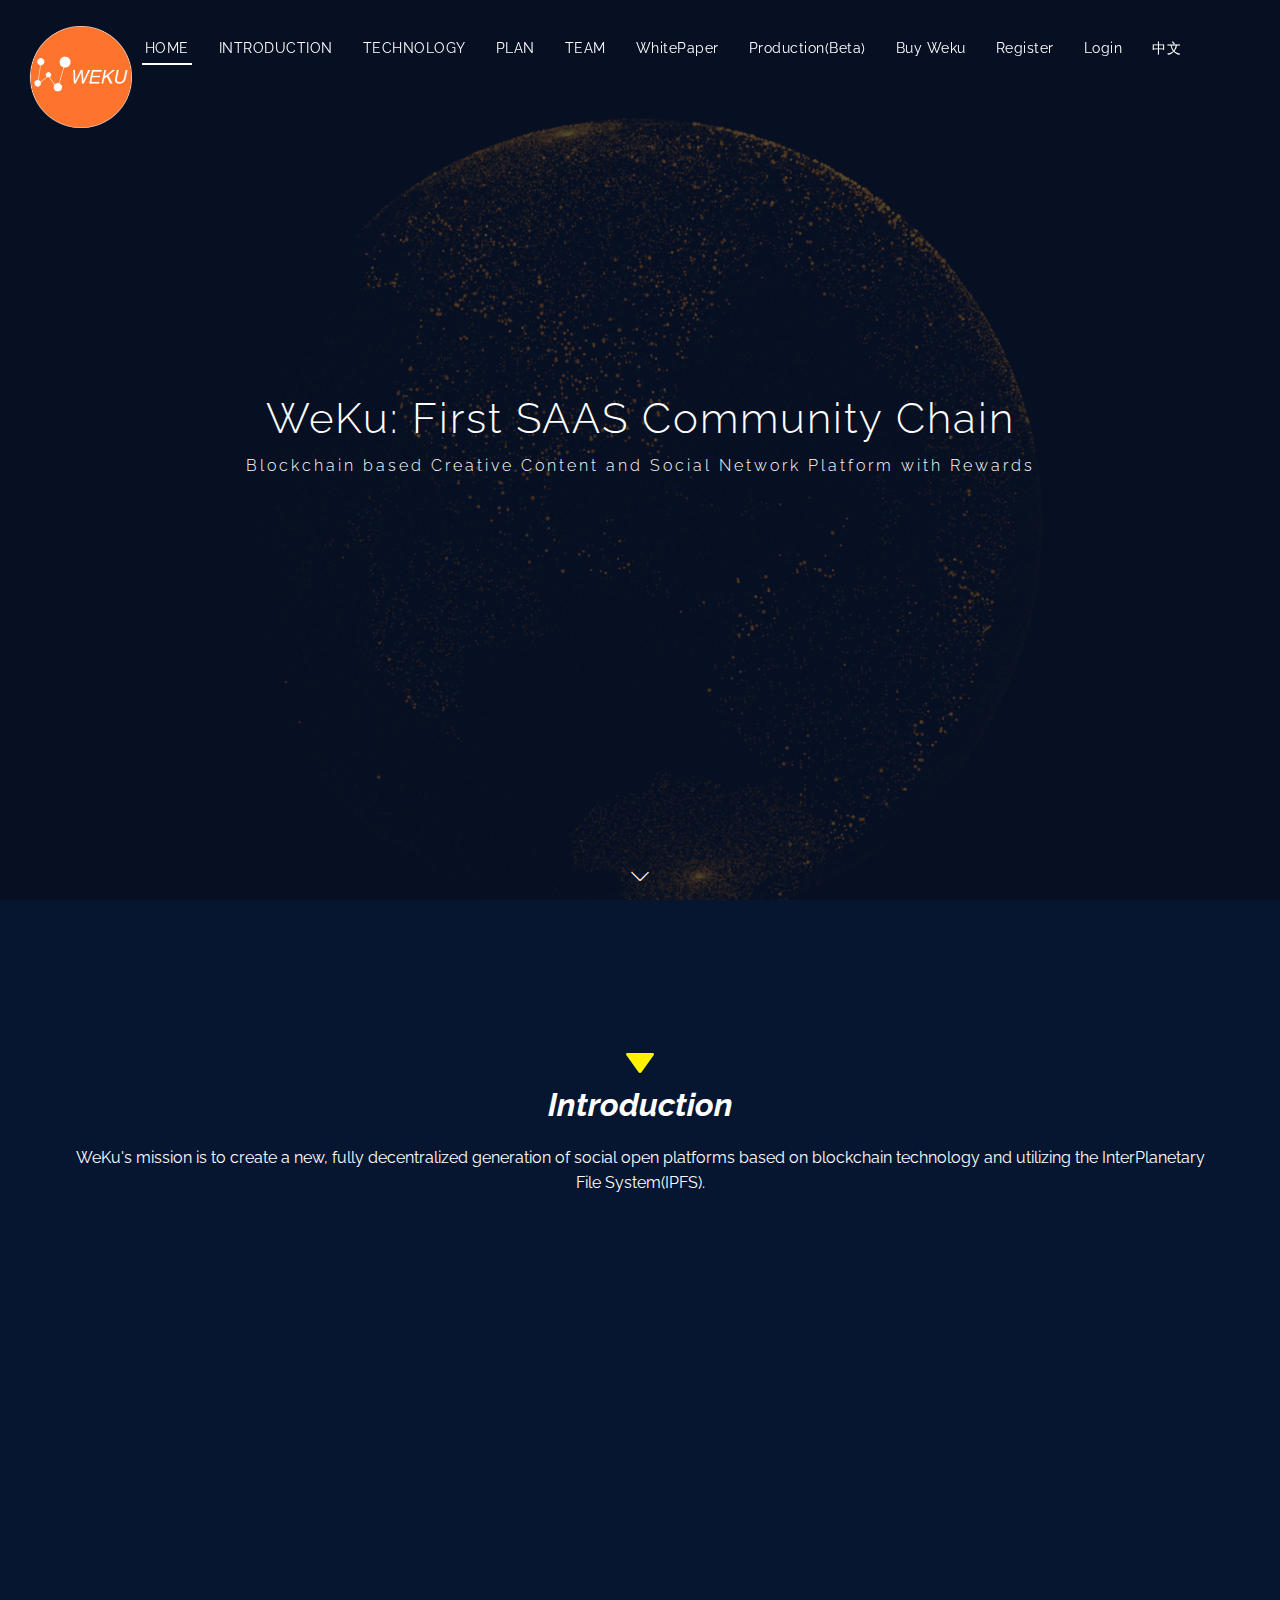
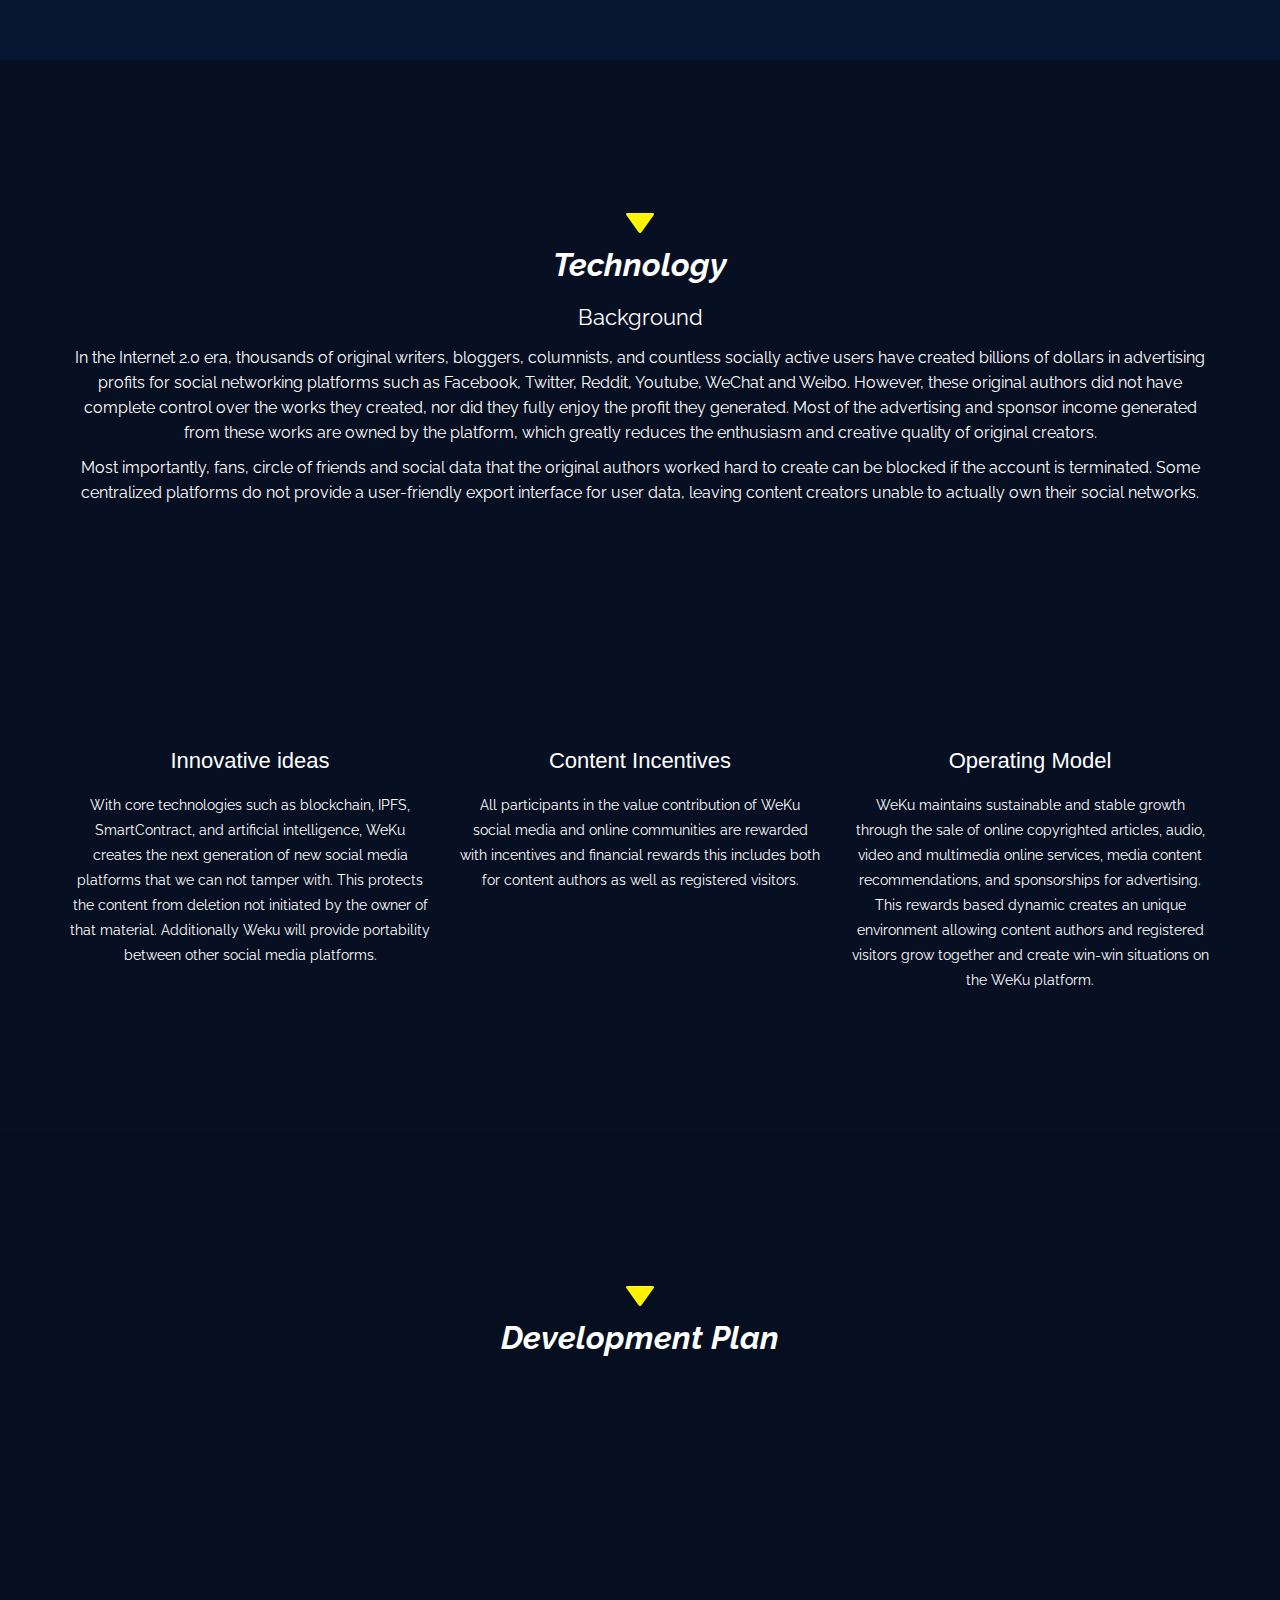
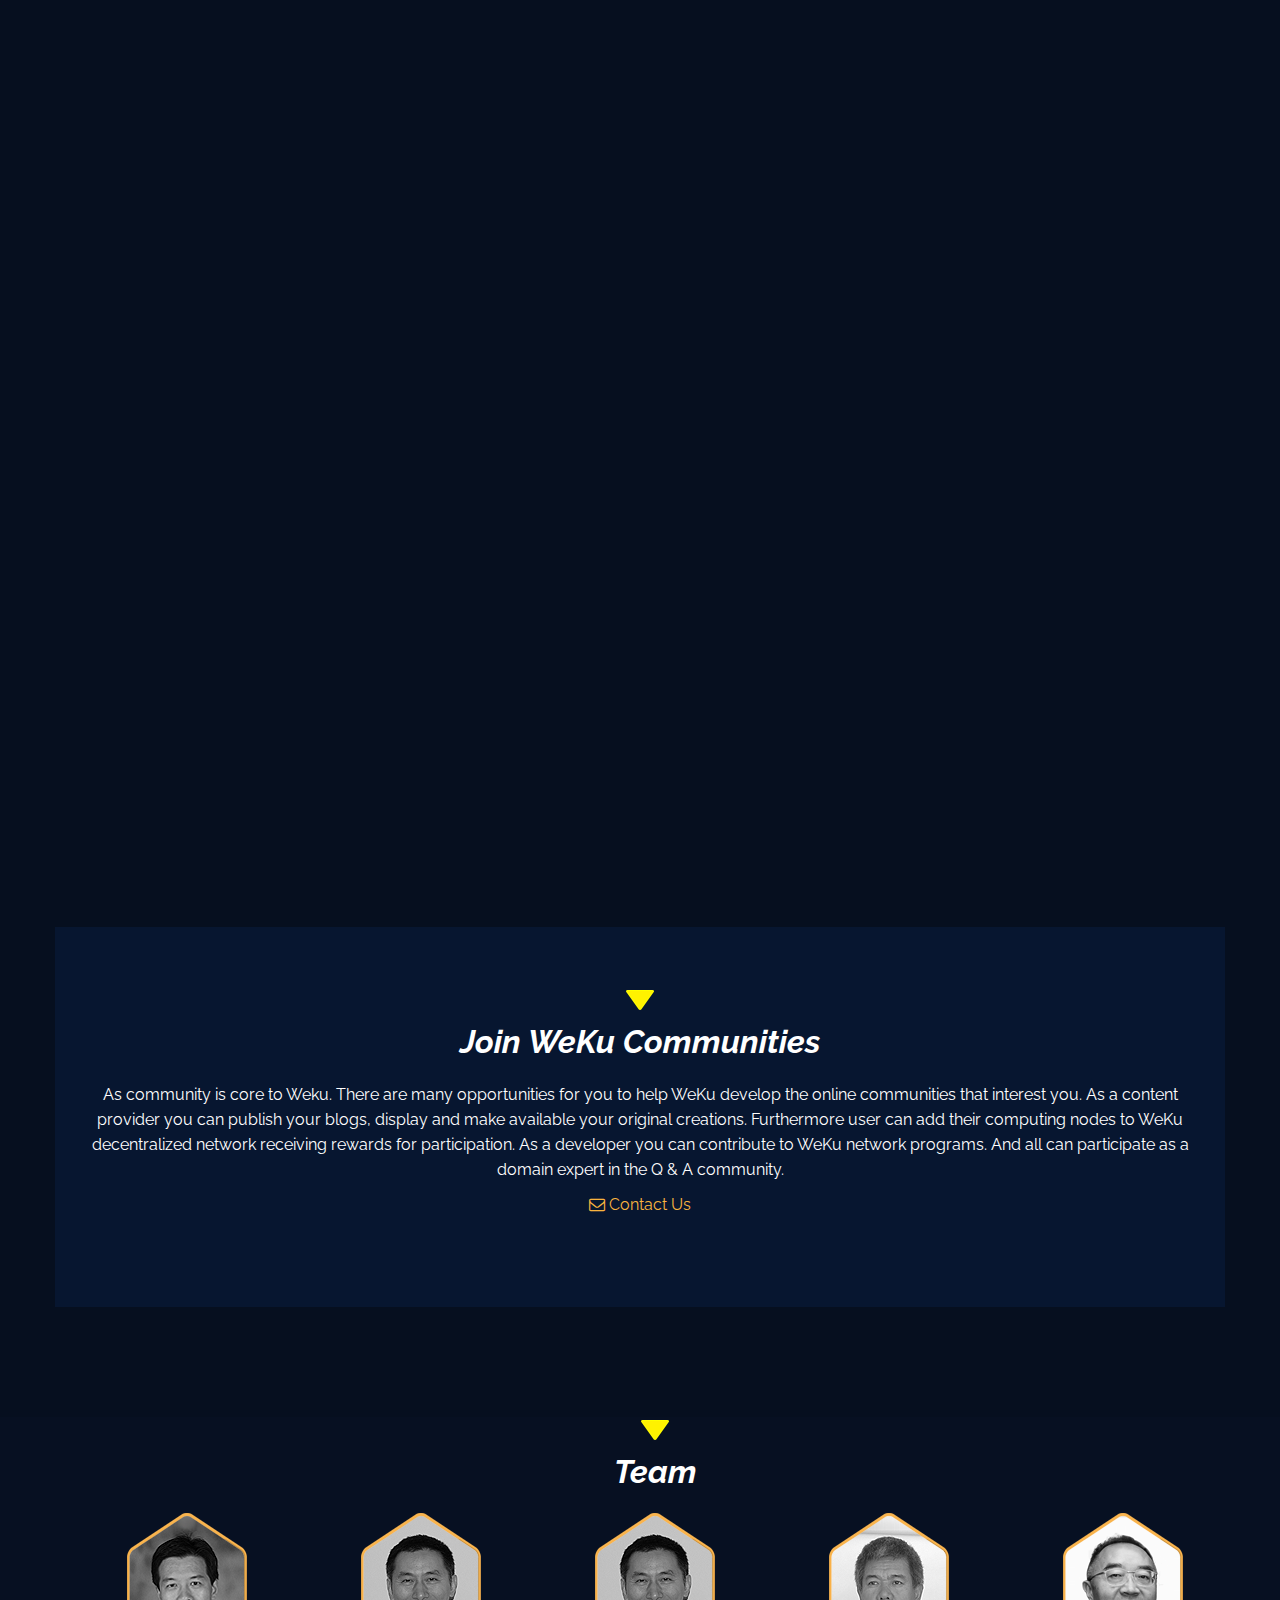
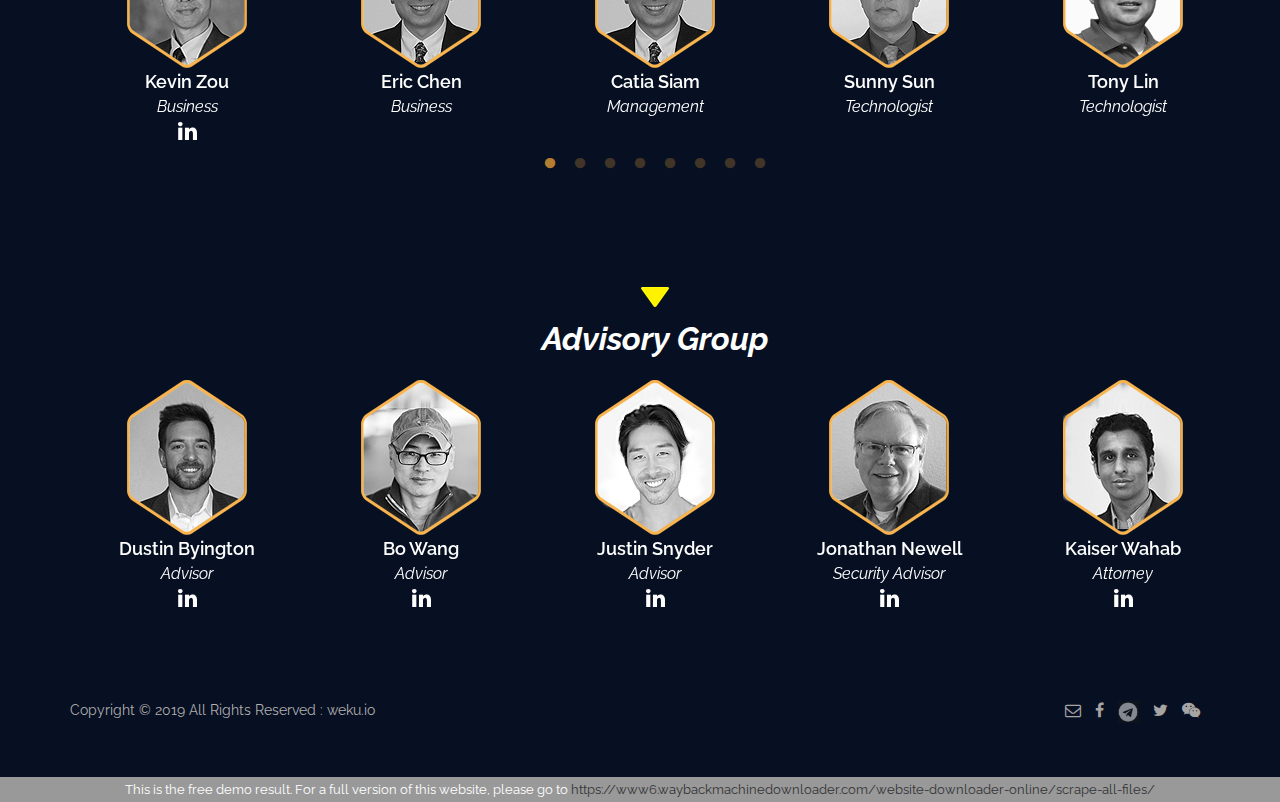
==== commit 206c9622: "Pug base & v1&v2 (placeholders)" ====
--- a/allfiles/index.html
+++ b/allfiles/index.html
@@ -129,6 +129,15 @@
                       <a href="index.html"><div class="main-menu-title">Production(Beta)</div></a>
                     </li>
                     <li>
+                      <a href="https://tokens.weku.io/">Buy Weku</a>
+                    </li>
+                    <li>
+                      <a href="https://main.weku.io/pick_account">Register</a>
+                    </li>
+                    <li>
+                      <a href="https://main.weku.io/login.html">Login</a>
+                    </li>
+                    <li>
                     <a href="chinese.html"><div class="main-menu-title">中文</div></a>
                     </li>
                   </ul>
@@ -303,6 +312,24 @@
           <div class="col-sm-3"><img class="margin-80" src="images/revision/date-box6.png"></div>
           <div class="col-sm-9"><h3>WEKU Apps go alive</h3></div>
         </div>
+
+        <!-- START custom events -->
+        <div class="row" data-aos="fade-zoom-in" data-aos-delay="600">
+          <div class="col-sm-2"><img src="images/revision/date-box6.png"></div>
+          <div class="col-sm-10"><h3>WEKU Apps go alive</h3></div>
+        </div>
+
+        <div class="row" data-aos="fade-zoom-in" data-aos-delay="700">
+          <div class="col-sm-2"><img class="margin-80" src="images/revision/date-box6.png"></div>
+          <div class="col-sm-10"><h3 style="margin-left:50px">WEKU Apps go alive</h3></div>
+        </div>
+
+        <div class="row" data-aos="fade-zoom-in" data-aos-delay="700">
+          <div class="col-sm-2"><img src="images/revision/date-box6.png"></div>
+          <div class="col-sm-10"><h3>WEKU Apps go alive</h3></div>
+        </div>
+        <!-- END custom events-->
+
       </div>
       <div class="container pt-150-b-110-cont community-block">
         <div class="mb-10">
@@ -357,6 +384,16 @@
                 </div>
                 <div class="team-members">
                   <div class="team-photo">
+                    <img src="images/revision/team-3.png" alt="" /> <!-- Temporary, Catia Siam's picture needs to be edited into a similar hexagon -->
+                  </div>
+                  <div class="team-info">
+                    <div class="name">Catia Siam</div>
+                    <div class="title">Management</div>
+                    <div>&nbsp;</div>
+                  </div>
+                </div>
+                <div class="team-members">
+                  <div class="team-photo">
                     <img src="images/revision/team-4.png"alt="" />
                   </div>
                   <div class="team-info">
@@ -484,7 +521,7 @@
           <div class="col-md-6 col-sm-6">
             <div class="copyright">
               <p>
-                Copyright &copy; 2018 All Rights Reserved : weku.io
+                Copyright &copy; 2019 All Rights Reserved : weku.io
               </p>
             </div>
           </div>
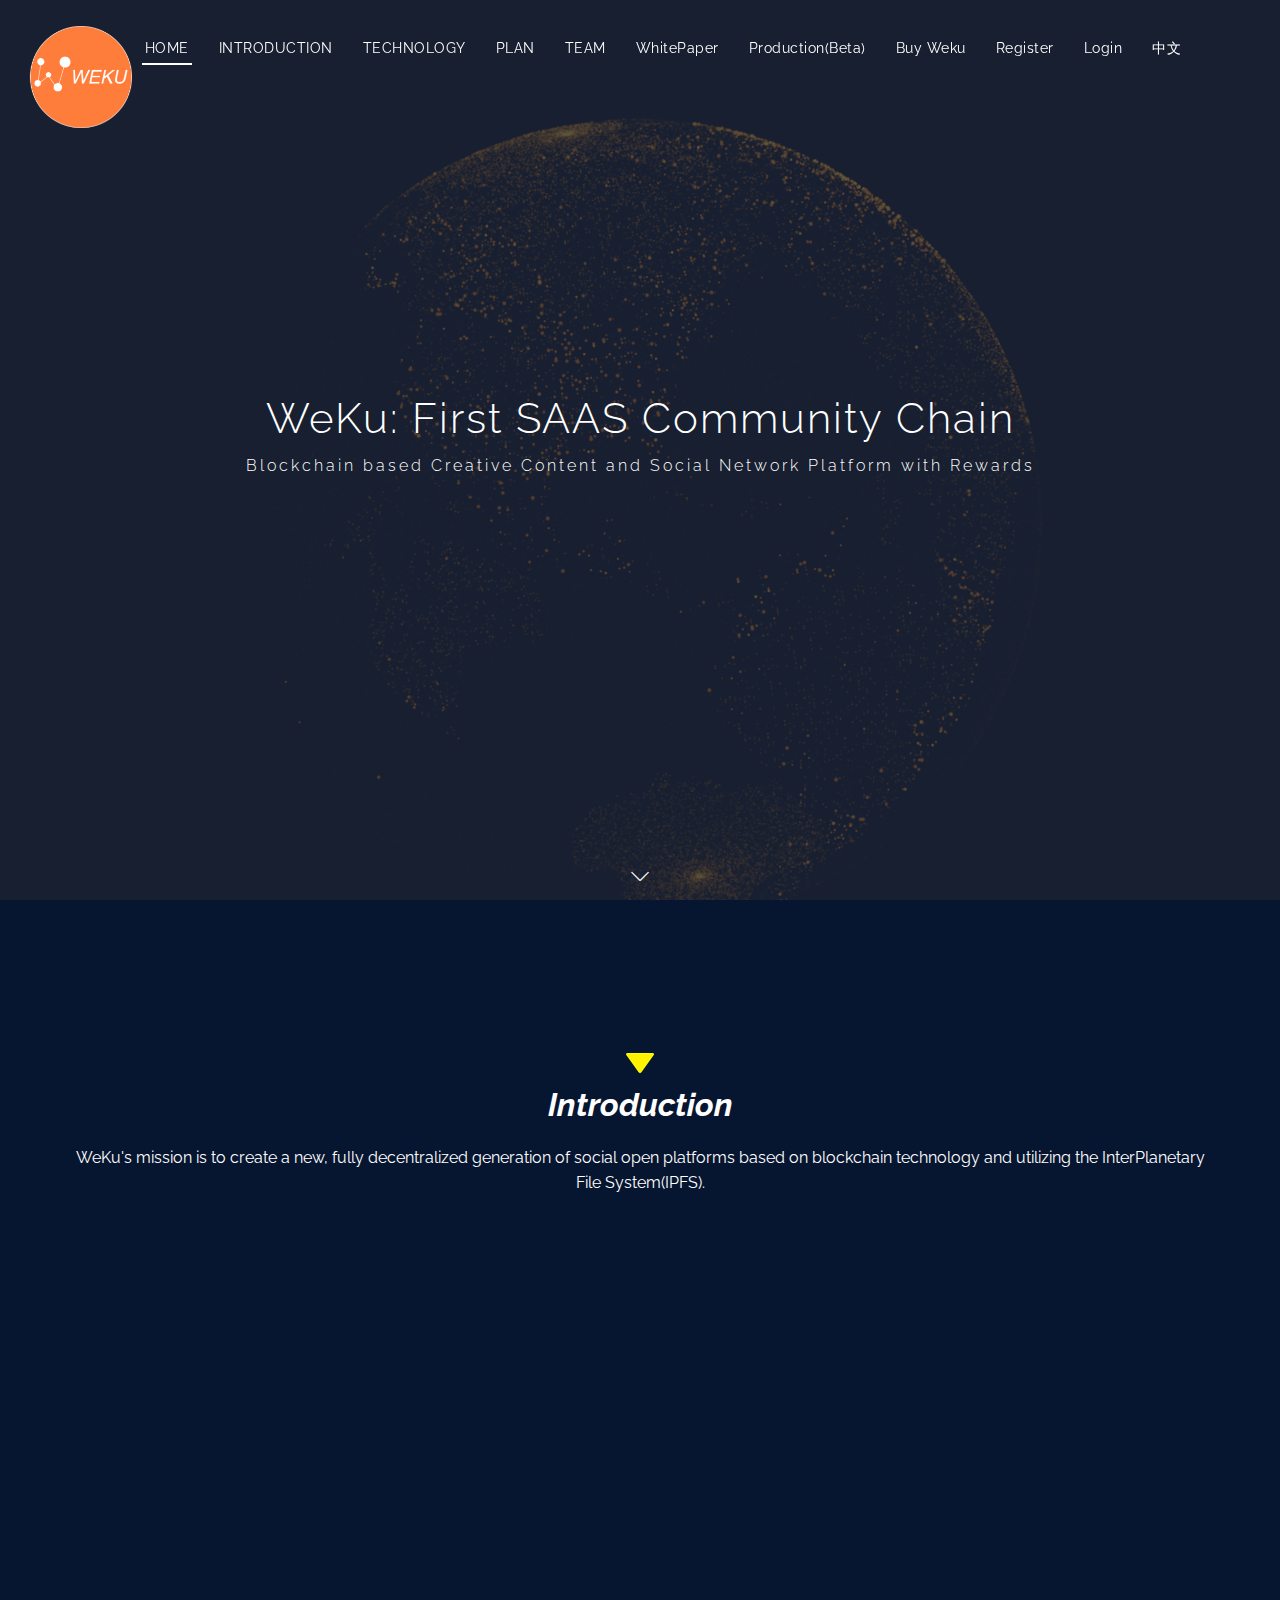
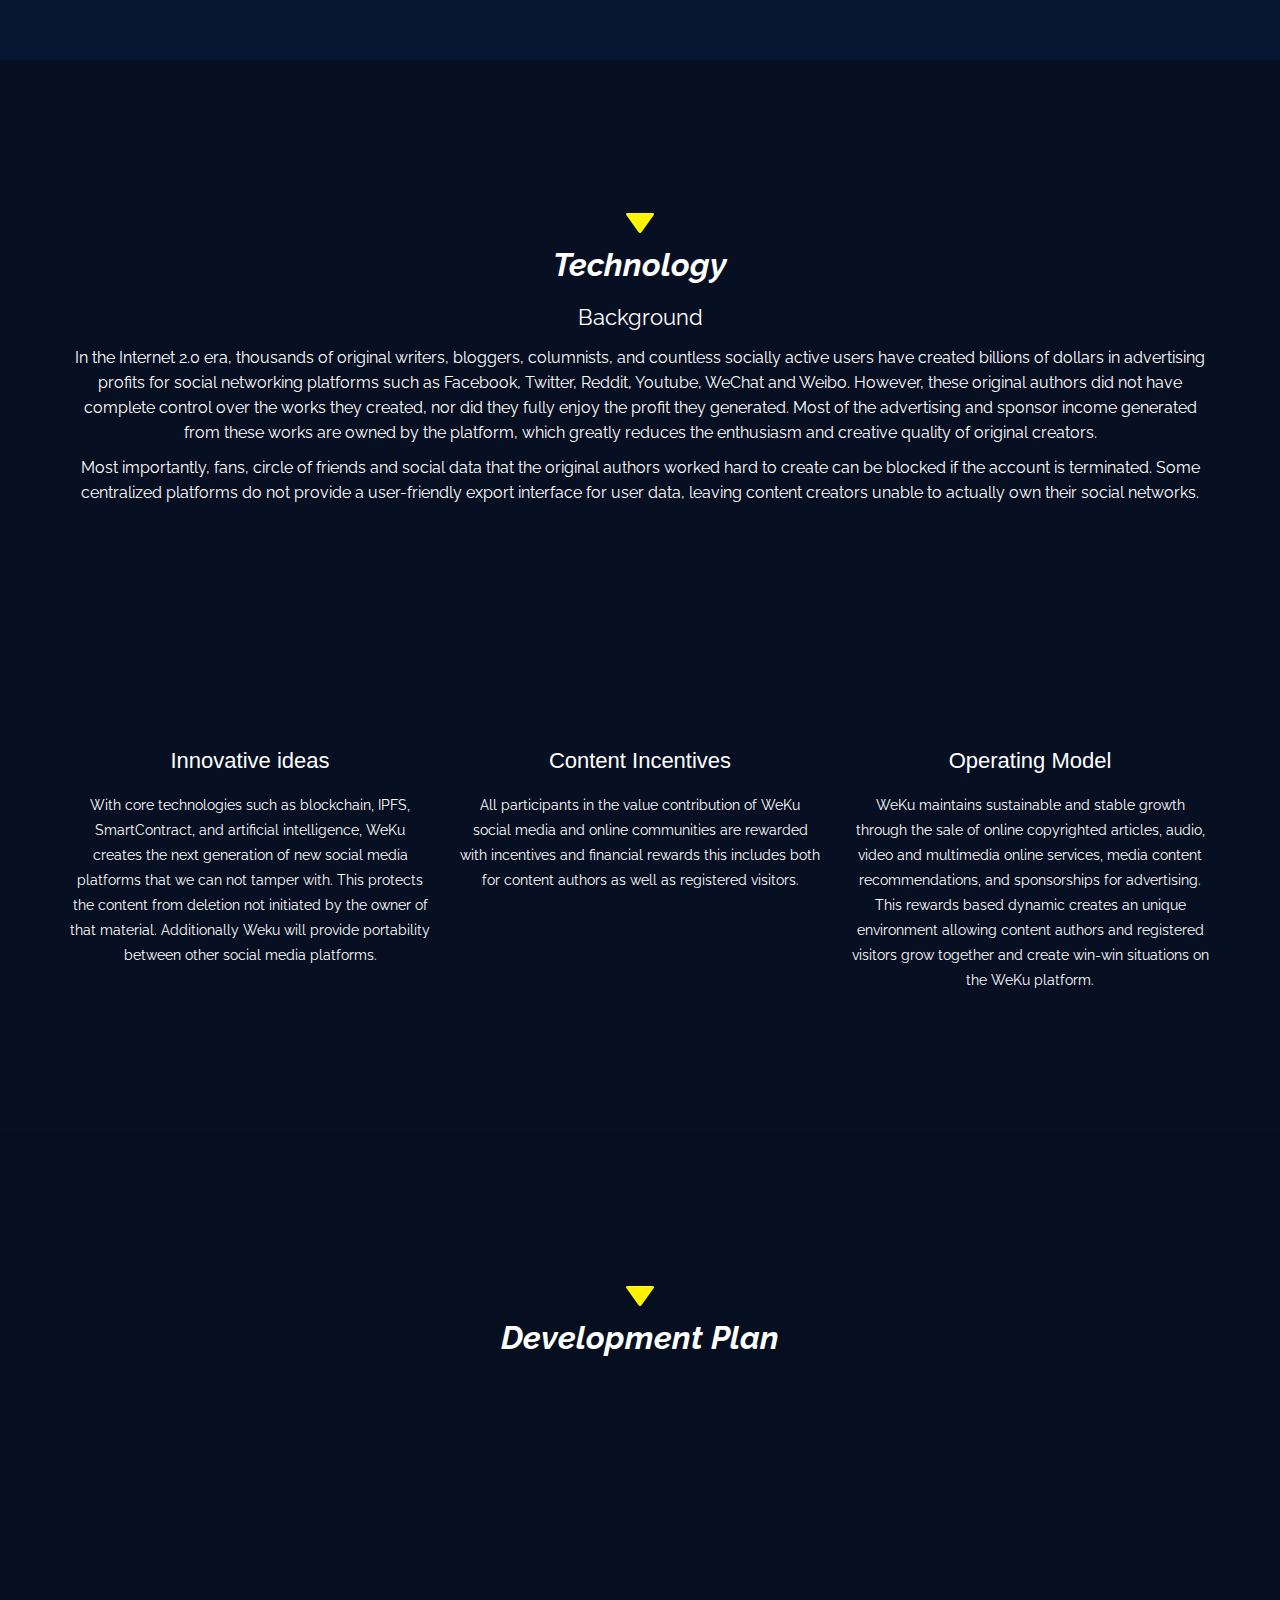
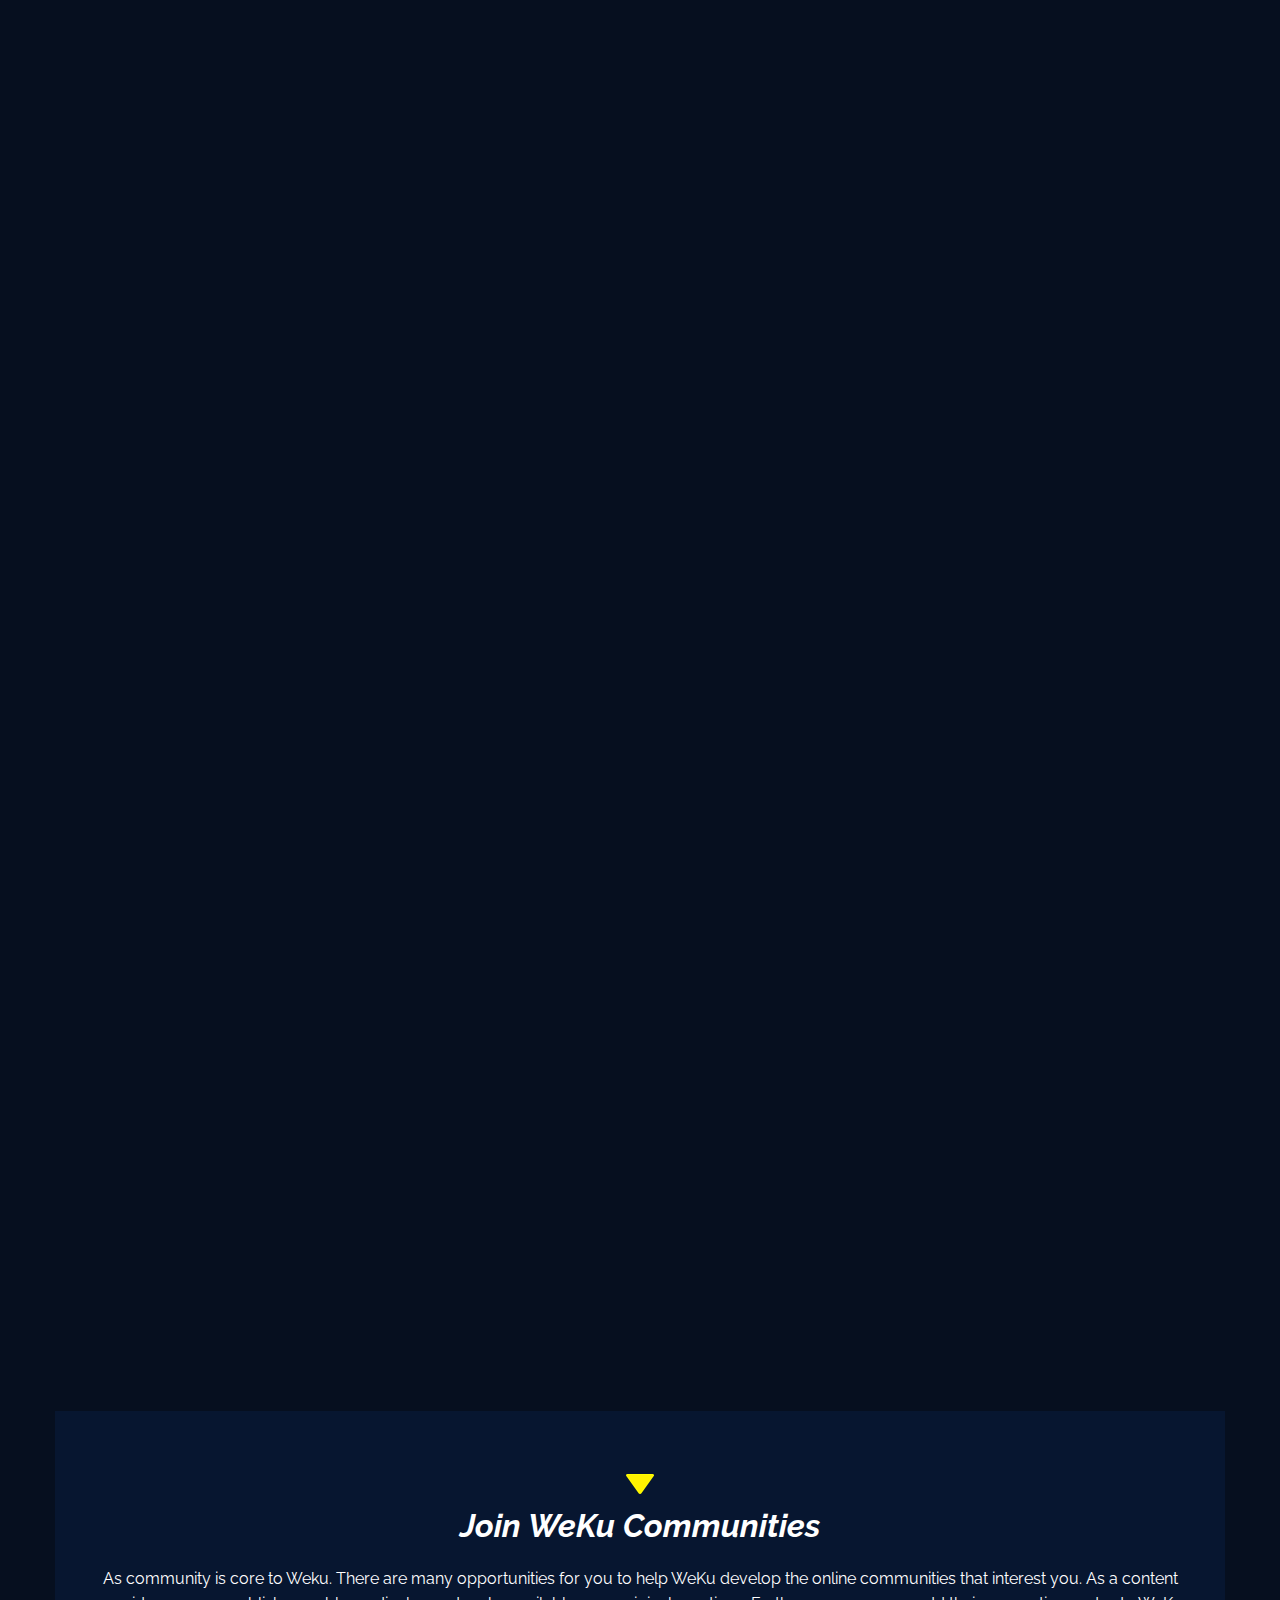
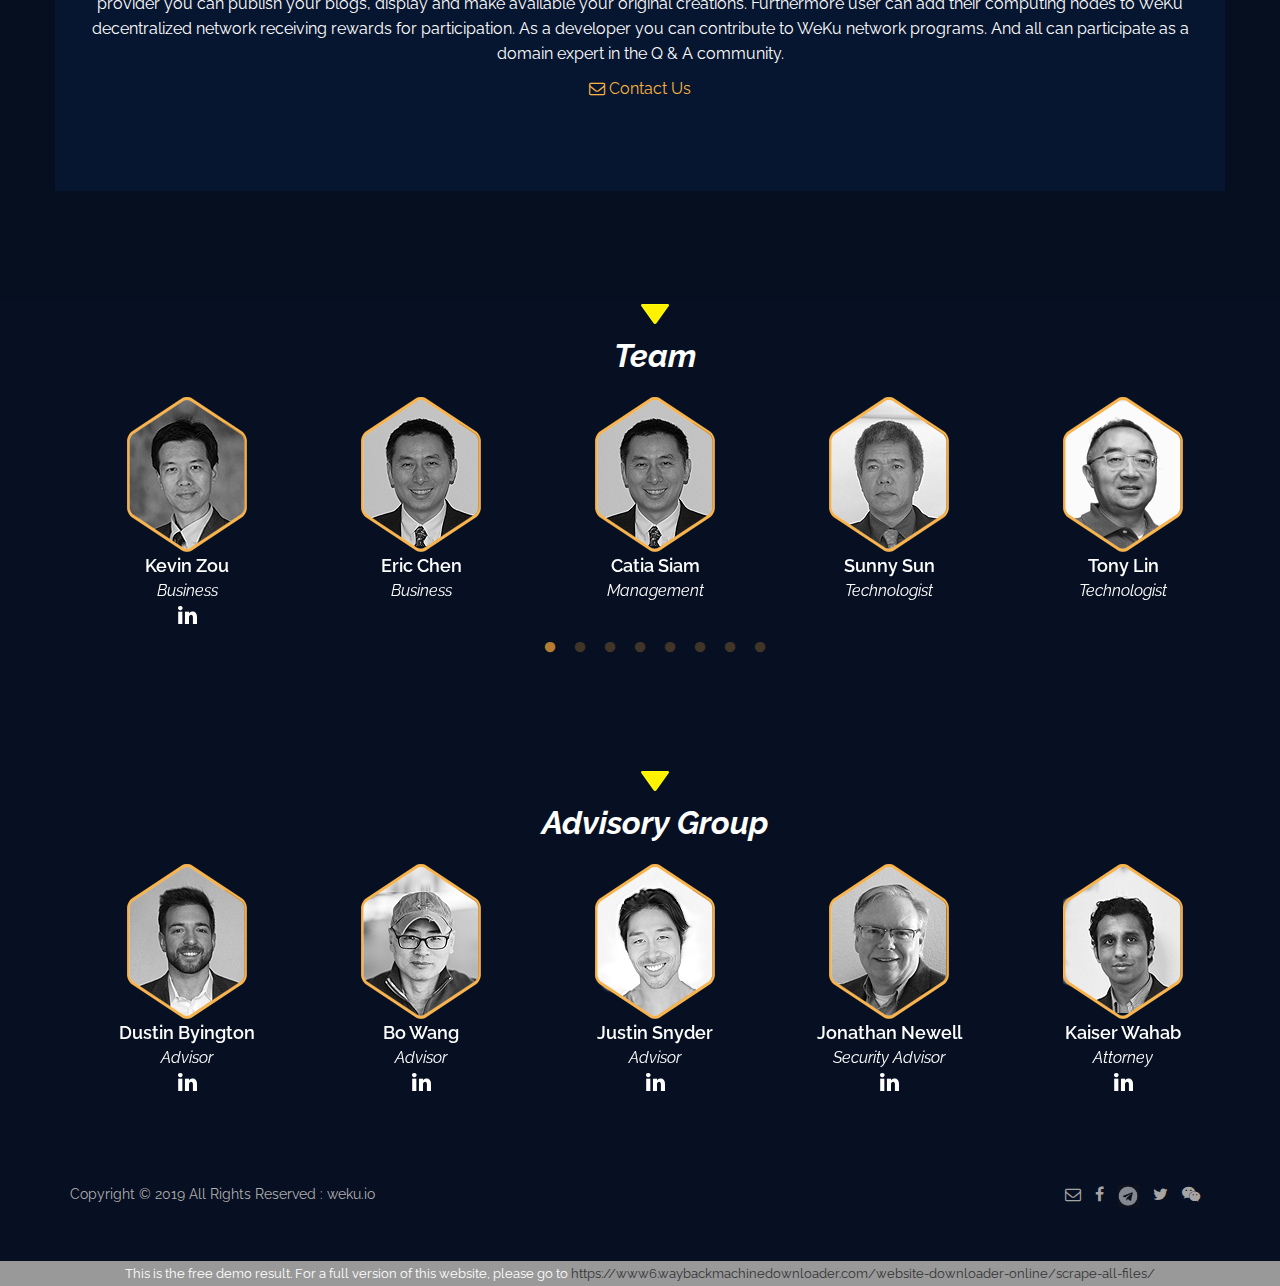
==== commit 5da60e63: "Siam Cat placeholder" ====
--- a/allfiles/index.html
+++ b/allfiles/index.html
@@ -316,19 +316,48 @@
         <!-- START custom events -->
         <div class="row" data-aos="fade-zoom-in" data-aos-delay="600">
           <div class="col-sm-2"><img src="images/revision/date-box6.png"></div>
-          <div class="col-sm-10"><h3>WEKU Apps go alive</h3></div>
+          <div class="col-sm-10"><h3 style="margin-left: -20px;">Presale Begins</h3></div>
         </div>
 
         <div class="row" data-aos="fade-zoom-in" data-aos-delay="700">
-          <div class="col-sm-2"><img class="margin-80" src="images/revision/date-box6.png"></div>
-          <div class="col-sm-10"><h3 style="margin-left:50px">WEKU Apps go alive</h3></div>
+          <div class="col-sm-3"><img class="margin-80" src="images/revision/date-box6.png"></div>
+          <div class="col-sm-9"><h3 style="margin-left:50px">Witness Rollout Begins</h3></div>
         </div>
 
         <div class="row" data-aos="fade-zoom-in" data-aos-delay="700">
           <div class="col-sm-2"><img src="images/revision/date-box6.png"></div>
-          <div class="col-sm-10"><h3>WEKU Apps go alive</h3></div>
+          <div class="col-sm-10"><h3>Anti-Spam Tool Implemented</h3></div>
+        </div>
+
+        <div class="row" data-aos="fade-zoom-in" data-aos-delay="700">
+          <div class="col-sm-3"><img class="margin-80" src="images/revision/date-box6.png"></div>
+          <div class="col-sm-9"><h3>Dev Team Expanded</h3></div>
+        </div>
+
+        <div class="row" data-aos="fade-zoom-in" data-aos-delay="700">
+          <div class="col-sm-2"><img src="images/revision/date-box6.png"></div>
+          <div class="col-sm-10"><h3>Gateway (Beta) to be Released</h3></div>
+        </div>
+
+        <div class="row" data-aos="fade-zoom-in" data-aos-delay="700">
+          <div class="col-sm-3"><img class="margin-80" src="images/revision/date-box6.png"></div>
+          <div class="col-sm-9"><h3>New beta interface</h3></div>
+        </div>
+
+        <div class="row" data-aos="fade-zoom-in" data-aos-delay="700">
+          <div class="col-sm-2"><img src="images/revision/date-box6.png"></div>
+          <div class="col-sm-10"><h3>Community segmentation</h3></div>
         </div>
         <!-- END custom events-->
+
+    <!--2018 Q4 Presale Begins 
+        2019 Q1 Witness Rollout Begins
+        2019 Q2 Anti-Spam Tool Implemented
+        2019 Q2 Dev Team Expanded 
+        2019 Q2 Gateway (Beta) to be Released
+        2019 Q3 Gateway  in production
+        2019 Q3 New beta interface
+        2019 Q3 Community segmentation-->
 
       </div>
       <div class="container pt-150-b-110-cont community-block">
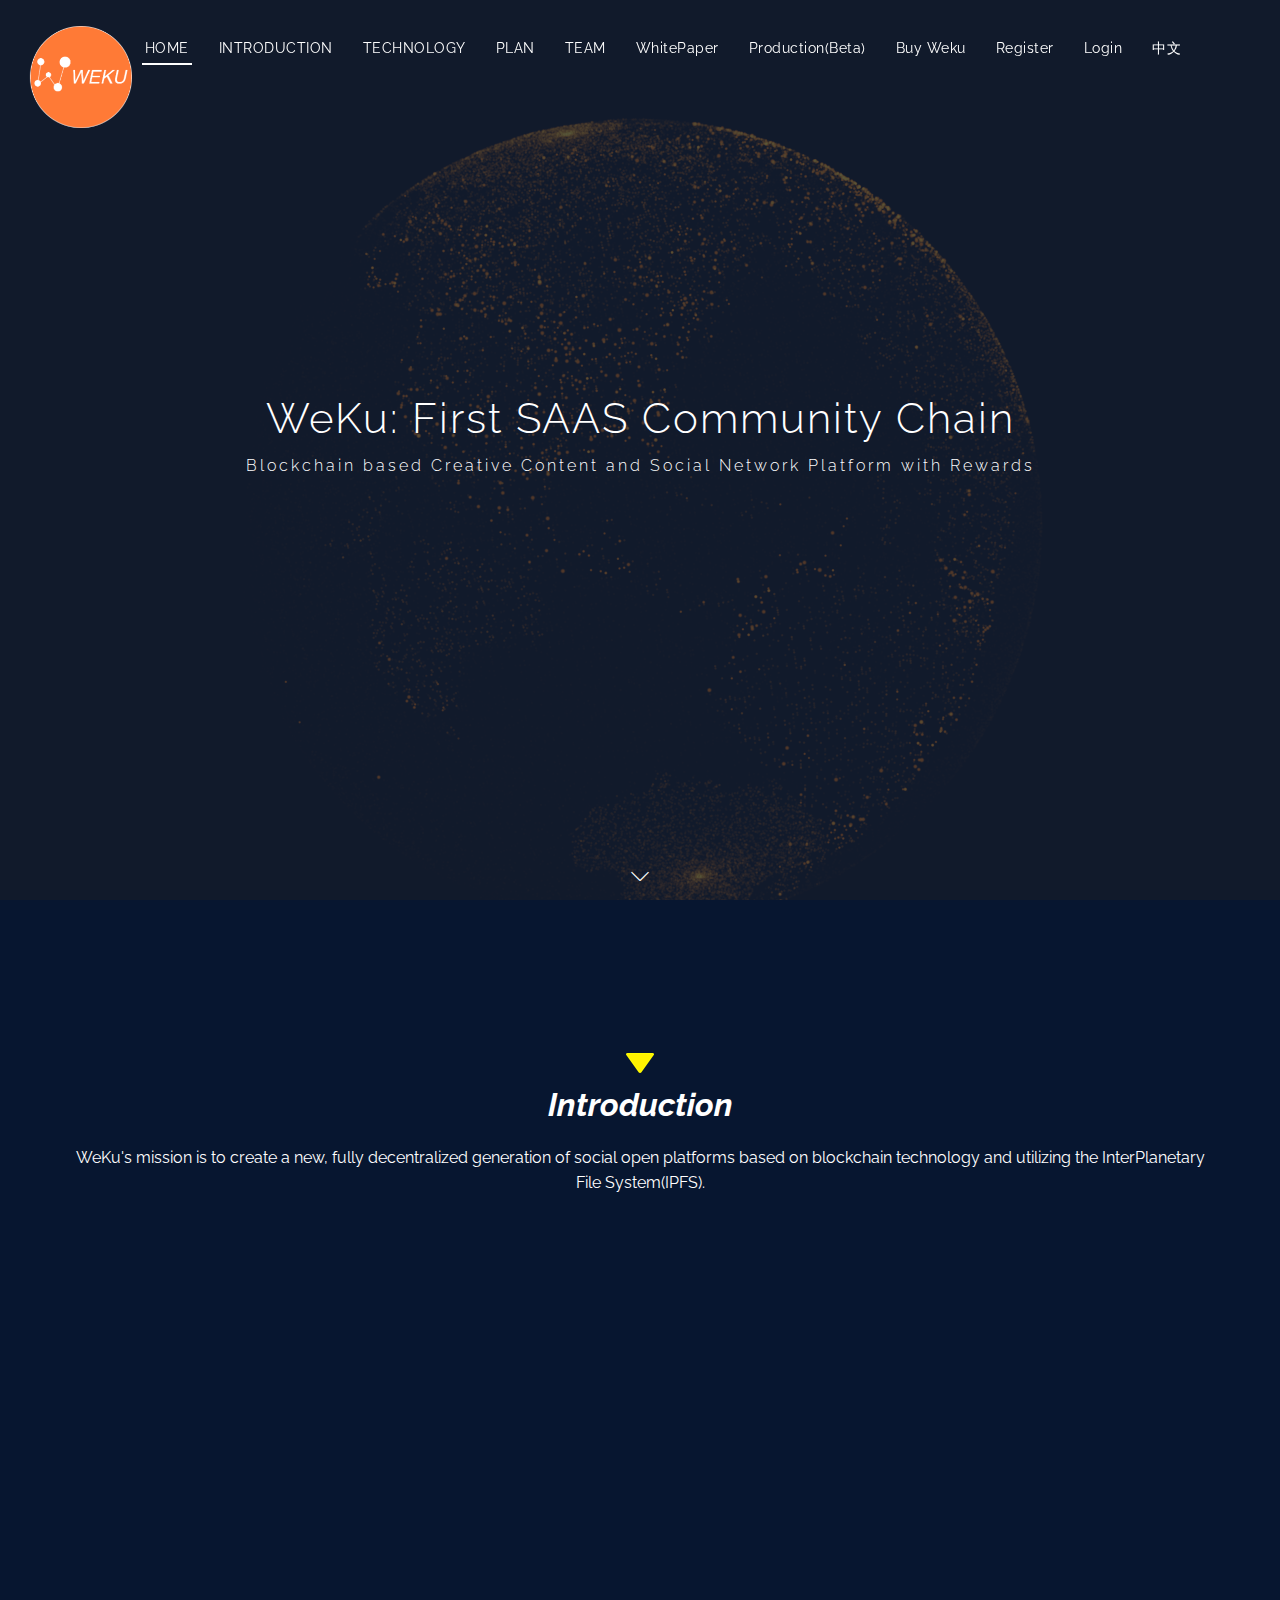
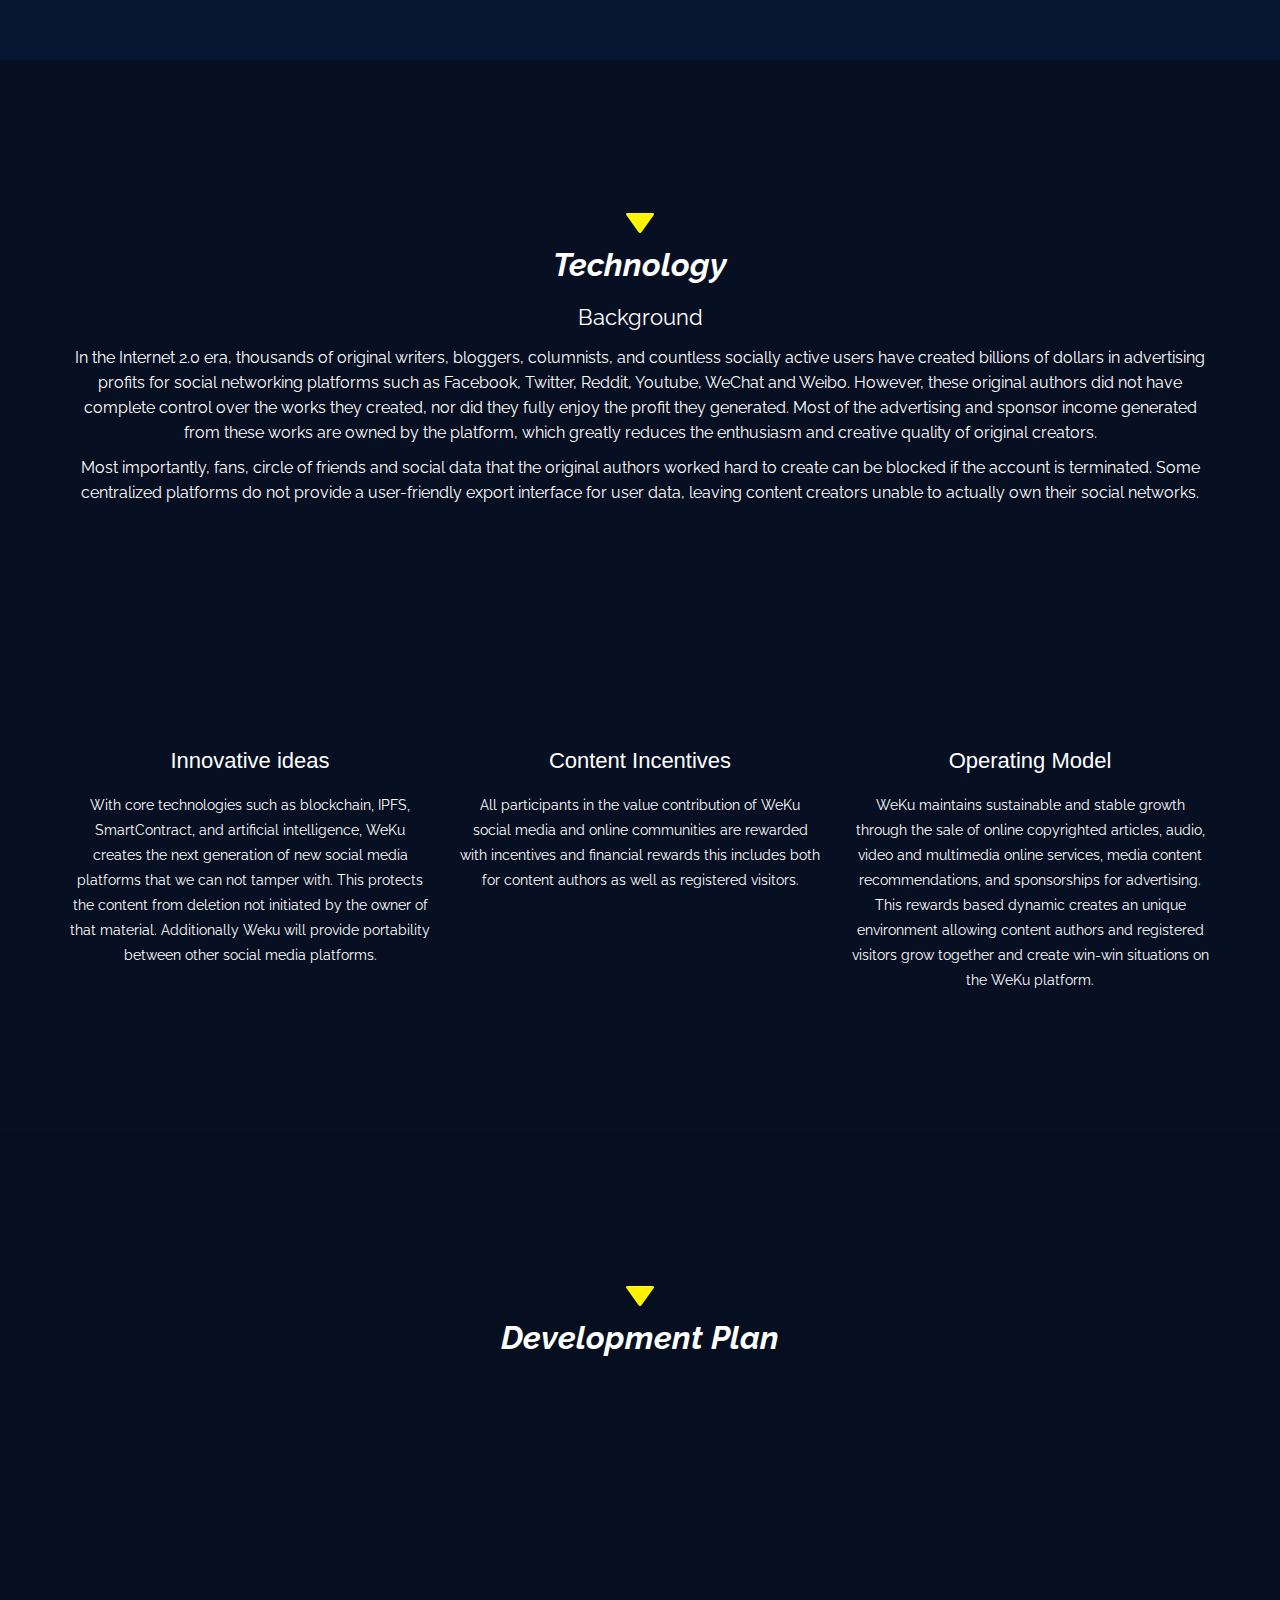
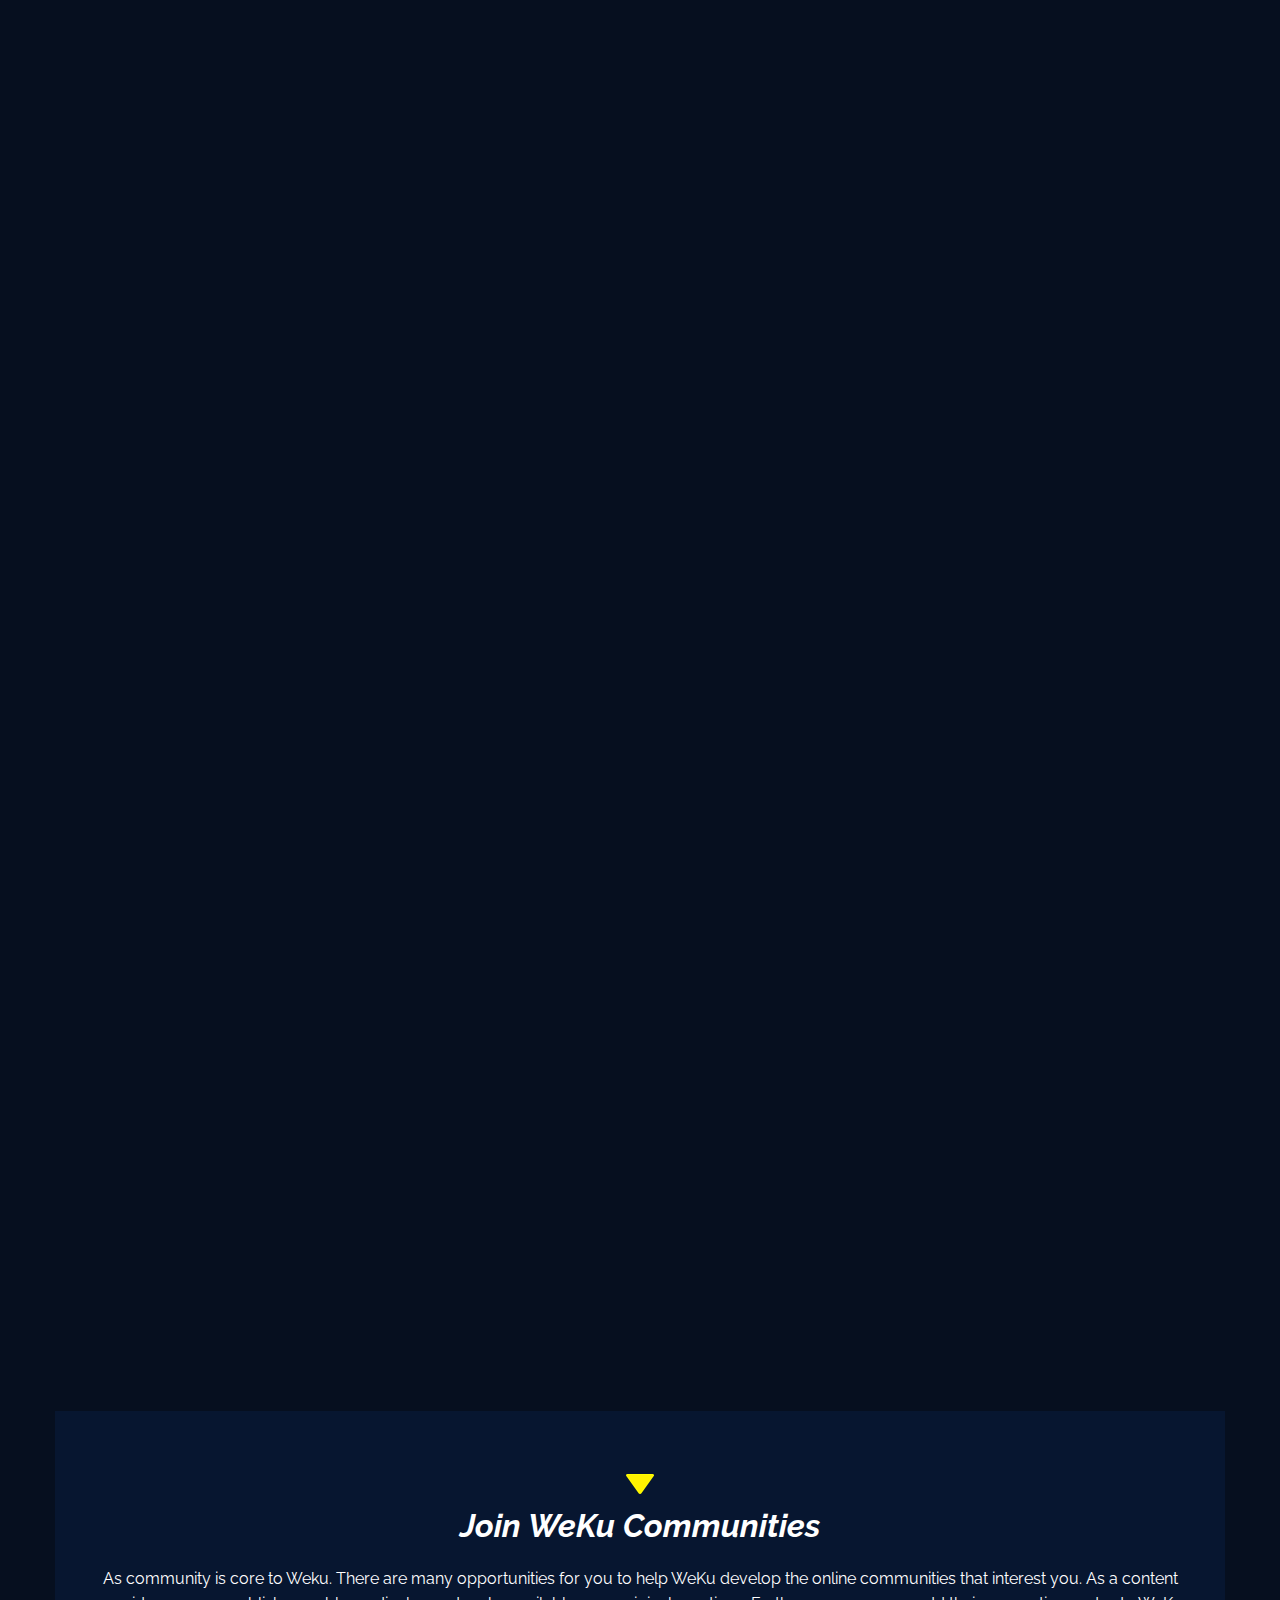
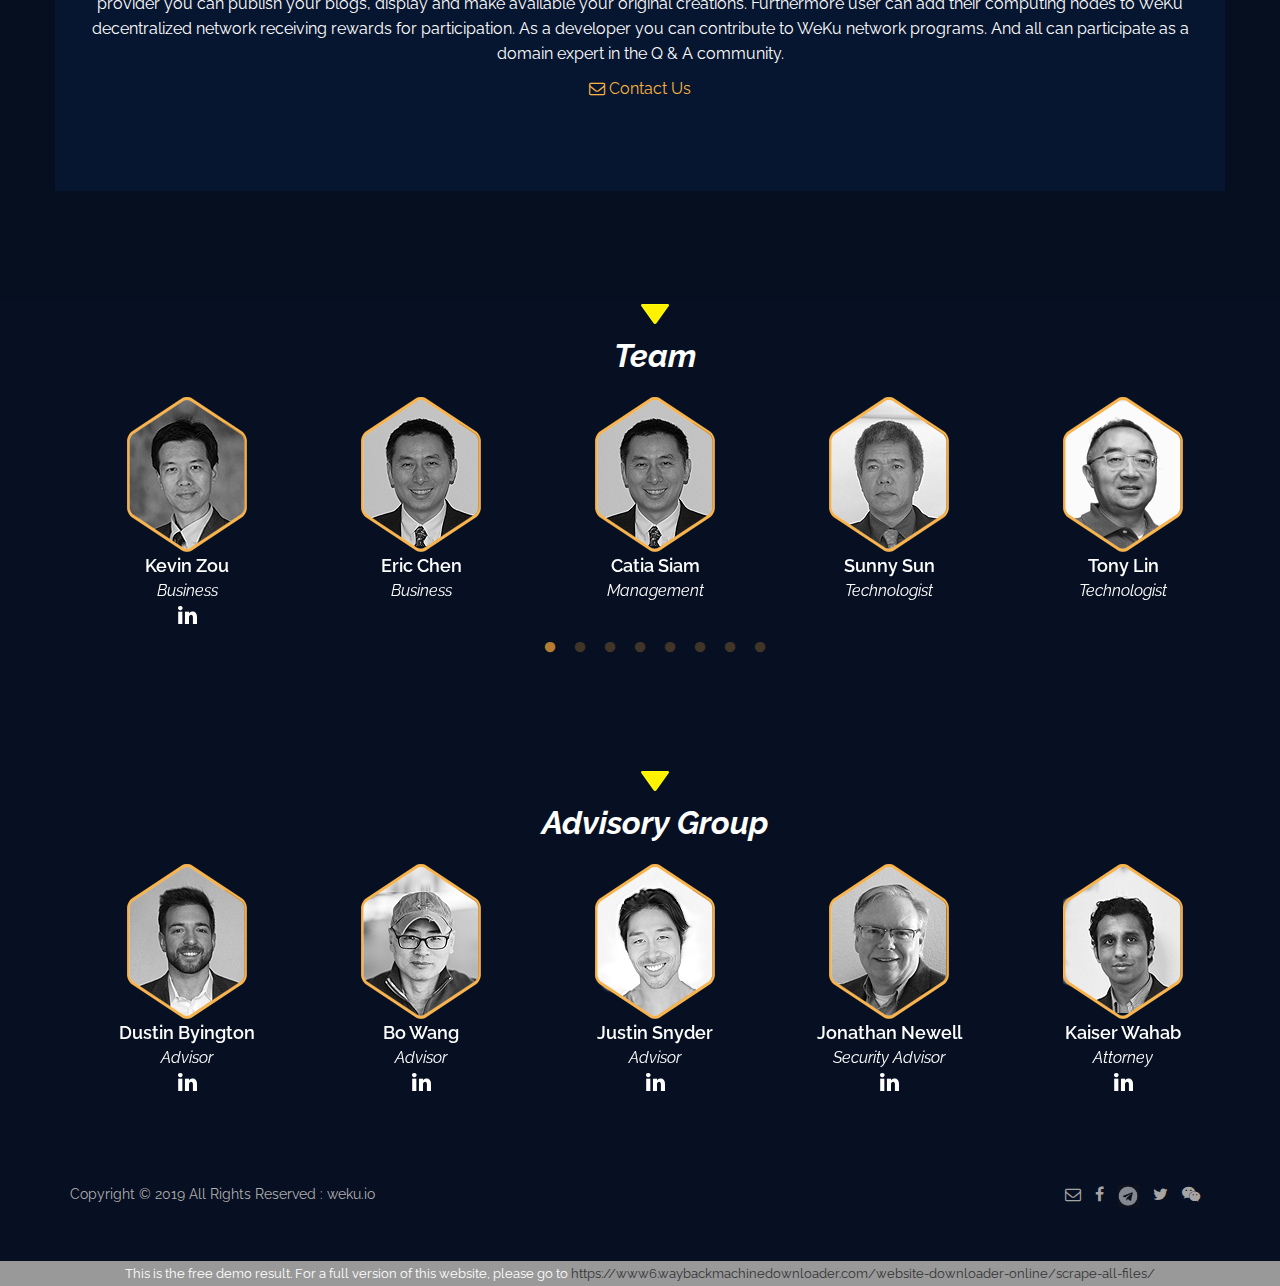
==== commit 55854871: "QX added to event placeholders" ====
--- a/allfiles/index.html
+++ b/allfiles/index.html
@@ -316,37 +316,37 @@
         <!-- START custom events -->
         <div class="row" data-aos="fade-zoom-in" data-aos-delay="600">
           <div class="col-sm-2"><img src="images/revision/date-box6.png"></div>
-          <div class="col-sm-10"><h3 style="margin-left: -20px;">Presale Begins</h3></div>
+          <div class="col-sm-10"><h3 style="margin-left: -20px;">Q4 Presale Begins</h3></div>
         </div>
 
         <div class="row" data-aos="fade-zoom-in" data-aos-delay="700">
           <div class="col-sm-3"><img class="margin-80" src="images/revision/date-box6.png"></div>
-          <div class="col-sm-9"><h3 style="margin-left:50px">Witness Rollout Begins</h3></div>
+          <div class="col-sm-9"><h3 style="margin-left:50px">Q1 Witness Rollout Begins</h3></div>
         </div>
 
         <div class="row" data-aos="fade-zoom-in" data-aos-delay="700">
           <div class="col-sm-2"><img src="images/revision/date-box6.png"></div>
-          <div class="col-sm-10"><h3>Anti-Spam Tool Implemented</h3></div>
+          <div class="col-sm-10"><h3>Q2 Anti-Spam Tool Implemented</h3></div>
         </div>
 
         <div class="row" data-aos="fade-zoom-in" data-aos-delay="700">
           <div class="col-sm-3"><img class="margin-80" src="images/revision/date-box6.png"></div>
-          <div class="col-sm-9"><h3>Dev Team Expanded</h3></div>
+          <div class="col-sm-9"><h3>Q2 Dev Team Expanded</h3></div>
         </div>
 
         <div class="row" data-aos="fade-zoom-in" data-aos-delay="700">
           <div class="col-sm-2"><img src="images/revision/date-box6.png"></div>
-          <div class="col-sm-10"><h3>Gateway (Beta) to be Released</h3></div>
+          <div class="col-sm-10"><h3>Q2 Gateway (Beta) to be Released</h3></div>
         </div>
 
         <div class="row" data-aos="fade-zoom-in" data-aos-delay="700">
           <div class="col-sm-3"><img class="margin-80" src="images/revision/date-box6.png"></div>
-          <div class="col-sm-9"><h3>New beta interface</h3></div>
+          <div class="col-sm-9"><h3>Q3 New beta interface</h3></div>
         </div>
 
         <div class="row" data-aos="fade-zoom-in" data-aos-delay="700">
           <div class="col-sm-2"><img src="images/revision/date-box6.png"></div>
-          <div class="col-sm-10"><h3>Community segmentation</h3></div>
+          <div class="col-sm-10"><h3>Q3 Community segmentation</h3></div>
         </div>
         <!-- END custom events-->
 
